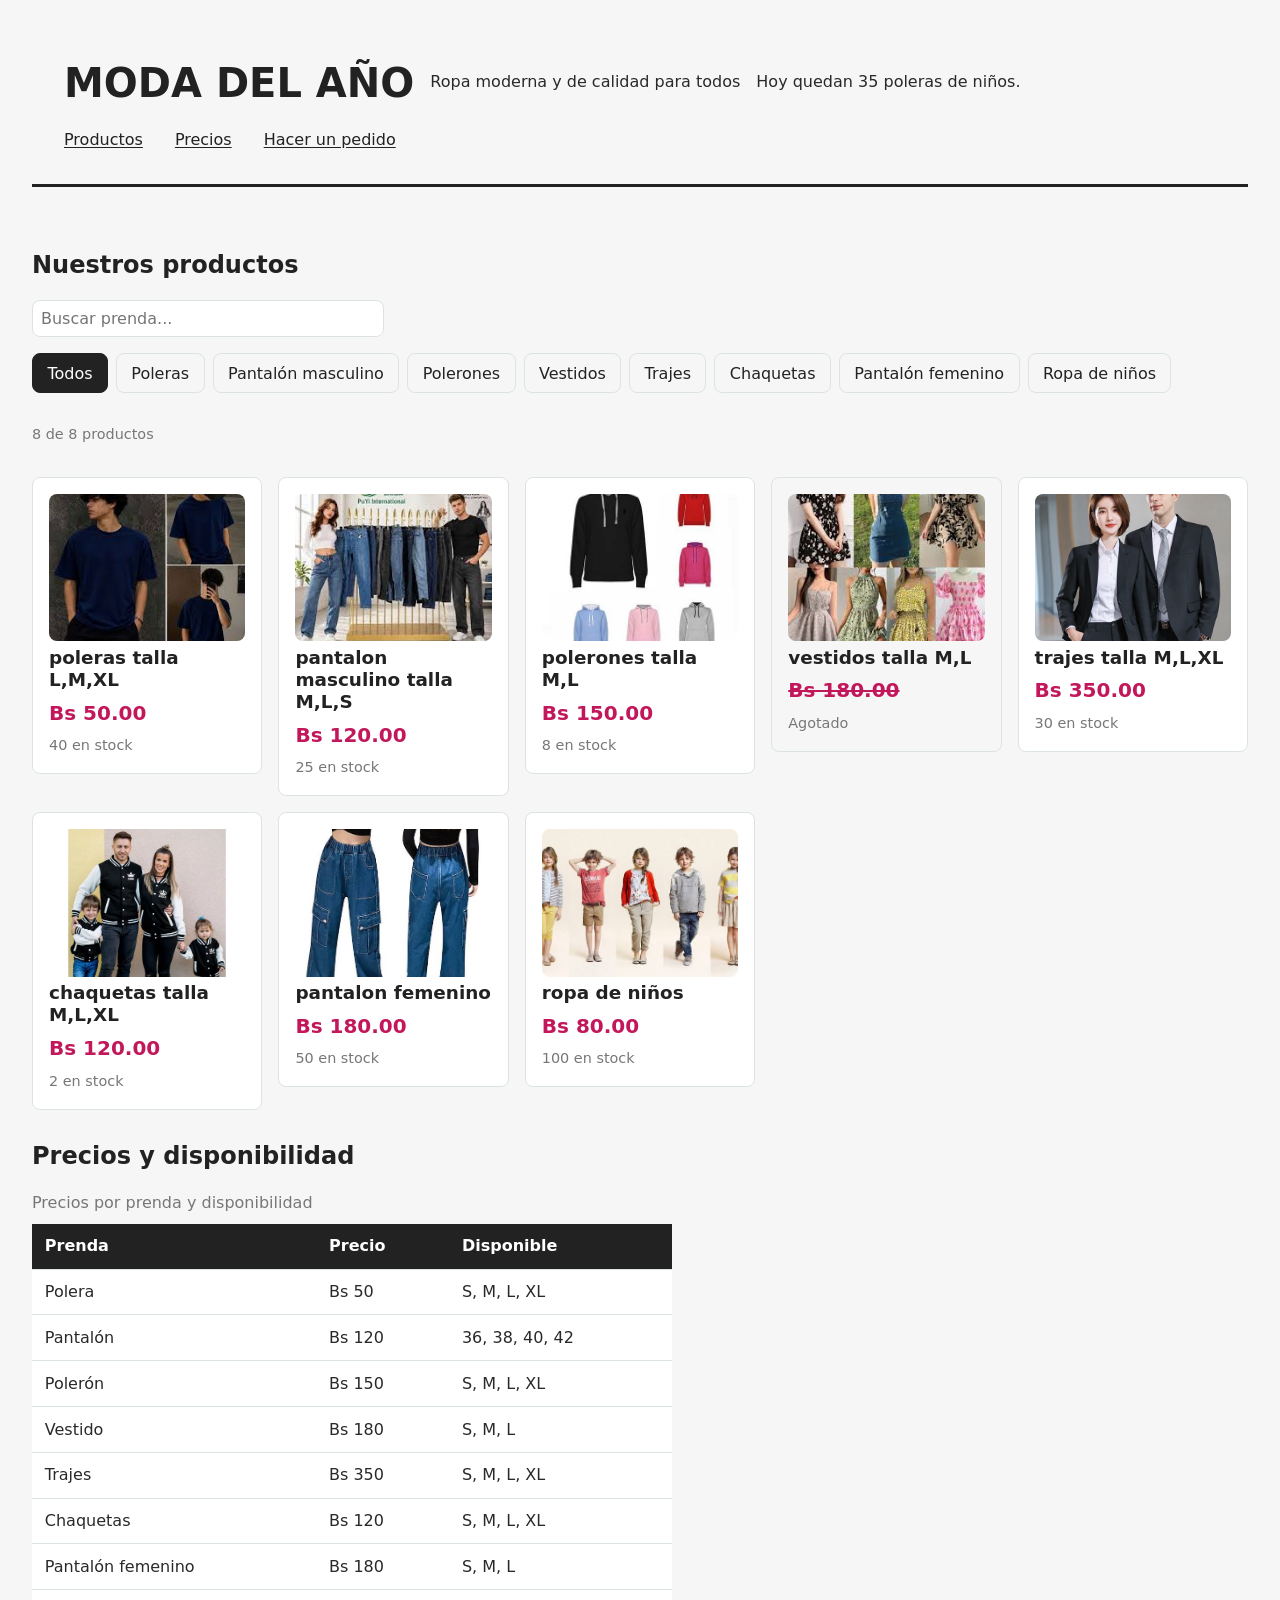
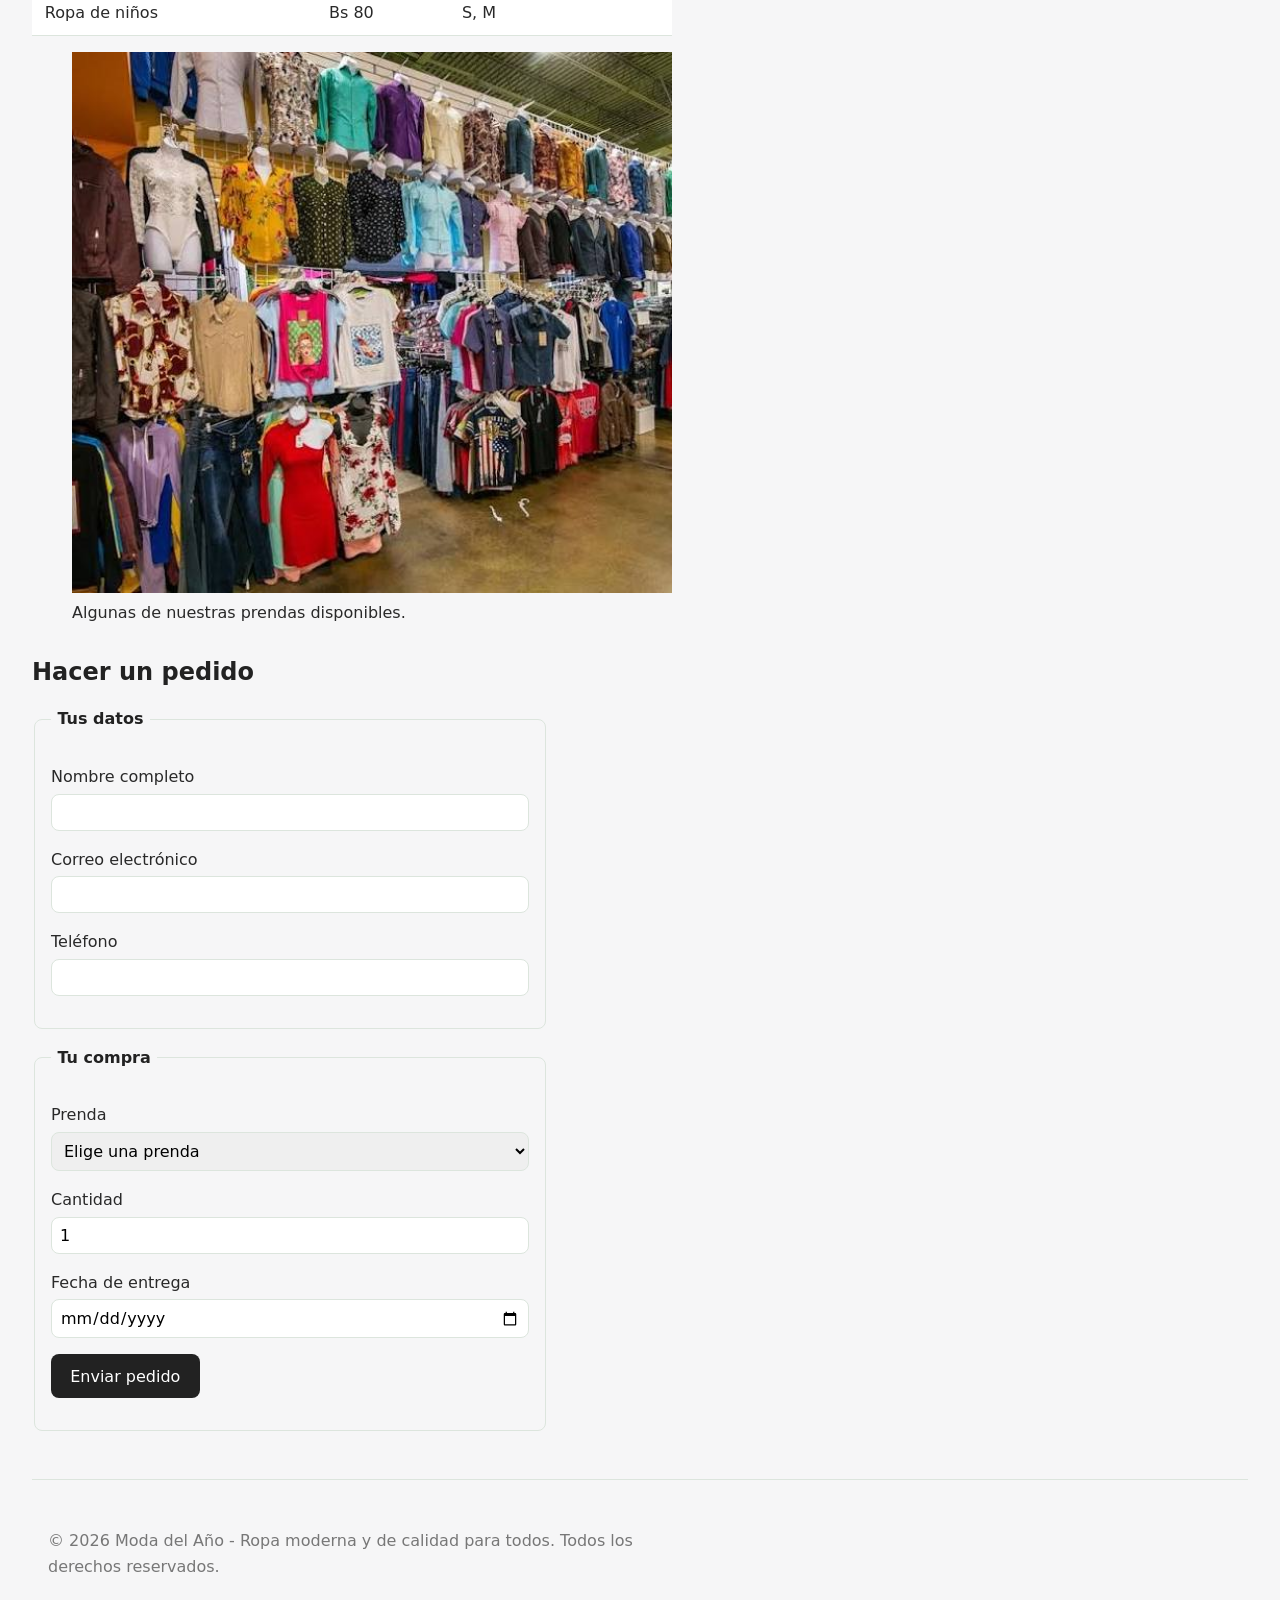
==== index.html @ f05cc481 "feat(lap2): integracion de eventos, buscador, filtros por categoria y arquitectura modular de JavaSc" ====
<!DOCTYPE html>
<html lang="es">
  <head>
    <meta charset="UTF-8">
    <meta name="viewport" content="width=device-width, initial-scale=1.0">
    <meta name="description" content="Tienda de ropa moderna y de calidad.">
    <title>Moda del Año</title>
    <link rel="stylesheet" href="estilos.css">
  </head>

  <body>

    <header>
      <h1>MODA DEL AÑO</h1>
      <p>Ropa moderna y de calidad para todos</p>
      <p id="aviso-stock"></p>

      <nav>
        <ul>
          <li><a href="#productos">Productos</a></li>
          <li><a href="#precios">Precios</a></li>
          <li><a href="#pedido">Hacer un pedido</a></li>
        </ul>
      </nav>
    </header>

    <main>

      <section id="productos">
        <h2>Nuestros productos</h2>

        <div class="controles">
          <label for="buscador" class="visualmente-oculto">Buscar prendas</label>
          <input type="search" id="buscador" placeholder="Buscar prenda...">

          <div id="filtros">
            <button type="button" class="activo" data-categoria="todos">Todos</button>
            <button type="button" data-categoria="poleras">Poleras</button>
            <button type="button" data-categoria="pantalon masculino">Pantalón masculino</button>
            <button type="button" data-categoria="polerones">Polerones</button>
            <button type="button" data-categoria="vestidos">Vestidos</button>
            <button type="button" data-categoria="trajes">Trajes</button>
            <button type="button" data-categoria="chaquetas">Chaquetas</button>
            <button type="button" data-categoria="pantalon femenino">Pantalón femenino</button>
            <button type="button" data-categoria="niños">Ropa de niños</button>
          </div>

          <p id="resultado" aria-live="polite"></p>
        </div>

        <!-- Las tarjetas ya no se escriben a mano: render.js las genera desde datos.js -->
        <div id="lista-productos"></div>

      </section>

      <section id="precios">
        <h2>Precios y disponibilidad</h2>

        <table>
          <caption>Precios por prenda y disponibilidad</caption>

          <thead>
            <tr>
              <th scope="col">Prenda</th>
              <th scope="col">Precio</th>
              <th scope="col">Disponible</th>
            </tr>
          </thead>

          <tbody>
            <tr>
              <td>Polera</td>
              <td>Bs 50</td>
              <td>S, M, L, XL</td>
            </tr>

            <tr>
              <td>Pantalón</td>
              <td>Bs 120</td>
              <td>36, 38, 40, 42</td>
            </tr>

            <tr>
              <td>Polerón</td>
              <td>Bs 150</td>
              <td>S, M, L, XL</td>
            </tr>

            <tr>
              <td>Vestido</td>
              <td>Bs 180</td>
              <td>S, M, L</td>
            </tr>

             <tr>
              <td>Trajes</td>
              <td>Bs 350</td>
              <td>S, M, L, XL</td>
            </tr>
             <tr>
              <td>Chaquetas</td>
              <td>Bs 120</td>
              <td>S, M, L, XL</td>
            </tr>
             <tr>
              <td>Pantalón femenino</td>
              <td>Bs 180</td>
              <td>S, M, L</td>
            </tr>
             <tr>
              <td>Ropa de niños</td>
              <td>Bs 80</td>
              <td>S, M</td>
            </tr>
          </tbody>
        </table>

        <figure>
          <img src="vitrina1.jpg"
               alt="Exhibición de prendas de ropa en una tienda"
               width="600"
               height="400">

          <figcaption>
            Algunas de nuestras prendas disponibles.
          </figcaption>
        </figure>
      </section>

      <section id="pedido">
        <h2>Hacer un pedido</h2>

        <form action="/pedido" method="post">

          <fieldset>
            <legend>Tus datos</legend>

            <p>
              <label for="nombre">Nombre completo</label>
              <input type="text"
                     id="nombre"
                     name="nombre"
                     autocomplete="name"
                     required>
            </p>

            <p>
              <label for="email">Correo electrónico</label>
              <input type="email"
                     id="email"
                     name="email"
                     autocomplete="email"
                     required>
            </p>

            <p>
              <label for="telefono">Teléfono</label>
              <input type="tel"
                     id="telefono"
                     name="telefono"
                     autocomplete="tel"
                     pattern="[0-9]{7,8}"
                     title="Ingresa un número de teléfono de 7 u 8 dígitos">
            </p>
          </fieldset>

          <fieldset>
            <legend>Tu compra</legend>

            <p>
              <label for="producto">Prenda</label>

              <select id="producto" name="producto" required>
                <option value="">Elige una prenda</option>
                <option value="poleras">Poleras</option>
                <option value="pantalon masculino">Pantalón masculino</option>
                <option value="polerones">Polerones</option>
                <option value="vestidos">Vestidos</option>
                <option value="trajes">Trajes</option>
                <option value="chaquetas">Chaquetas</option>
                <option value="pantalon femenino">Pantalón femenino</option>
                <option value="ropa de niños">Ropa de niños</option>
              </select>
            </p>

            <p>
              <label for="cantidad">Cantidad</label>
              <input type="number" id="cantidad" name="cantidad" value="1" min="1" max="20" required>
            </p>

            <p>
              <label for="fecha">Fecha de entrega</label>
              <input type="date" id="fecha" name="fecha" required>
            </p>

            <button type="submit">Enviar pedido</button>
            <p id="mensaje-pedido" role="status"></p>
          </fieldset>
        </form>
      </section>
    </main>

    <footer>
      <p>&copy; 2026 Moda del Año - Ropa moderna y de calidad para todos. Todos los derechos reservados.</p>
    </footer>

    <script src="app.js"></script>
    <script src="funciones.js"></script>
    <script src="datos.js"></script>
    <script src="render.js"></script>
    <script src="eventos.js"></script>
  </body>
</html>
---- estilos.css ----
/* ── 1. EL RESET QUE SE PONE SIEMPRE ───────────────────────────────────── */
*, *::before, *::after {
  box-sizing: border-box;
}

/* ── 2. CUSTOM PROPERTIES: se define una vez, se usa en todos lados ────── */
:root {
  --color-principal: #222222;
  --color-acento:    #c2185b;
  --color-texto:     #292929;
  --color-suave:     #777777;
  --color-fondo:     #f6f6f7;
  --color-superficie:#ffffff;
  --borde:           #dce5dd;

  --espacio:    1rem;
  --espacio-lg: 2rem;
  --radio:      8px;
}

/* ── 3. TIPOGRAFÍA ─────────────────────────────────────────────────────── */
body {
  margin: 0;
  padding: 0 var(--espacio);
  font-family: system-ui, -apple-system, "Segoe UI", Roboto, sans-serif;
  font-size: 1rem;
  line-height: 1.6;
  color: var(--color-texto);
  background: var(--color-fondo);
}

h1, h2, h3 {
  line-height: 1.2;
  color: var(--color-principal);
}

h1 { font-size: 2rem; margin-bottom: 0.25rem; }
h2 { font-size: 1.5rem; margin-top: var(--espacio-lg); }
h3 { font-size: 1.15rem; }

p { max-width: 65ch; }

/* ── 4. ENLACES Y ESTADOS ──────────────────────────────────────────────── */
a {
  color: var(--color-principal);
  text-underline-offset: 2px;
}
a:hover { color: var(--color-acento); }
a:focus-visible {
  outline: 3px solid var(--color-acento);
  outline-offset: 2px;
}

/* ── 5. EL MODELO DE CAJA EN ACCIÓN ────────────────────────────────────── */
header {
  padding: var(--espacio-lg) var(--espacio);
  border-bottom: 3px solid var(--color-principal);
  margin-bottom: var(--espacio-lg);
}

nav ul {
  list-style: none;
  padding: 0;
  margin: var(--espacio) 0 0;
}
nav li { margin-bottom: 0.4rem; }

article {
  background: var(--color-superficie);
  border: 1px solid var(--borde);
  border-radius: var(--radio);
  padding: var(--espacio);
  margin-bottom: var(--espacio);
}

/* ── 6. TABLA LEGIBLE ──────────────────────────────────────────────────── */
table {
  border-collapse: collapse;
  width: 100%;
  max-width: 40rem;
  background: var(--color-superficie);
}
caption {
  text-align: left;
  color: var(--color-suave);
  padding-bottom: 0.5rem;
}
th, td {
  text-align: left;
  padding: 0.6rem 0.8rem;
  border-bottom: 1px solid var(--borde);
}
th {
  background: var(--color-principal);
  color: #fff;
}

/* ── 7. FORMULARIO ─────────────────────────────────────────────────────── */
fieldset {
  border: 1px solid var(--borde);
  border-radius: var(--radio);
  padding: var(--espacio);
  margin-bottom: var(--espacio);
  max-width: 32rem;
}
legend {
  padding: 0 0.4rem;
  font-weight: 600;
  color: var(--color-principal);
}
label {
  display: block;
  margin-bottom: 0.25rem;
  font-weight: 500;
}
input, select, textarea {

  font-size: 1rem;
  font-family: inherit;
  padding: 0.5rem;
  width: 100%;
  border: 1px solid var(--borde);
  border-radius: var(--radio);
}
input[type="checkbox"] { width: auto; }

button {
  font-size: 1rem;
  font-family: inherit;
  padding: 0.6rem 1.2rem;

  min-height: 44px;
  background: var(--color-principal);
  color: #fff;
  border: 0;
  border-radius: var(--radio);
  cursor: pointer;
}
button:hover { background: var(--color-acento); }

img { max-width: 100%; height: auto; }

footer {
  margin-top: var(--espacio-lg);
  padding: var(--espacio-lg) var(--espacio);
  border-top: 1px solid var(--borde);
  color: var(--color-suave);
}
/* ── FLEXBOX: una dimensión ────────────────────────────────────────────── */
header {
  display: flex;
  flex-wrap: wrap;
  justify-content: flex-start;
  align-items: flex-end;
  gap: var(--espacio);
}

nav ul {
  display: flex;
  flex-wrap: wrap;
  gap: var(--espacio);
  margin: 0;
}
nav li { margin-bottom: 0; }

/* ── GRID: dos dimensiones ─────────────────────────────────────────────── */
#productos {
  display: grid;
  grid-template-columns: repeat(auto-fill, minmax(16rem, 1fr));
  gap: var(--espacio);
  align-items: start;
}
#productos h2 { grid-column: 1 / -1; }
/* ── SE COMBINAN ───────────────────────────────────────────────────────── */
#productos article {
  display: flex;
  flex-direction: column;
  justify-content: space-between;
  min-height: 9rem;
  margin-bottom: 0;
}

/* ── La página completa, con áreas nombradas ───────────────────────────── */
@media (min-width: 60rem) {
  body {
    display: grid;
    grid-template-areas:
      "cabecera"
      "principal"
      "pie";
    grid-template-columns: 1fr;
    gap: 0 var(--espacio-lg);
    max-width: 78rem;
    margin-inline: auto;
  }
  header { grid-area: cabecera; }
  main   { grid-area: principal; }
  footer { grid-area: pie; }
}
/* ── El bug del día: de dónde sale el scroll horizontal ────────────────── */

/* ── Escalón de tablet ─────────────────────────────────────────────────── */
@media (min-width: 40rem) {
  h1     { font-size: 2.5rem; }
  header { padding-inline: var(--espacio-lg); }
  nav ul { gap: var(--espacio-lg); }
}

#productos {
  display: block;
}

#lista-productos {
  display: grid;
  grid-template-columns: repeat(auto-fit, minmax(14rem, 1fr));
  gap: var(--espacio);
  align-items: start;
}

.tarjeta {
  background: var(--color-superficie);
  border: 1px solid var(--borde);
  border-radius: var(--radio);
  padding: var(--espacio);
  display: flex;
  flex-direction: column;
  gap: 0.35rem;
}
.tarjeta h3 { margin: 0; }

/* La foto de cada tarjeta: todas del mismo alto, recortadas sin deformarse */
.tarjeta img {
  width: 100%;
  aspect-ratio: 4 / 3;
  object-fit: cover;
  border-radius: var(--radio);
}

.precio {
  font-size: 1.25rem;
  font-weight: 600;
  color: var(--color-acento);
  margin: 0;
}

.stock {
  margin: 0;
  color: var(--color-suave);
  font-size: 0.9rem;
}

.agotado {
  background: var(--color-fondo);
}
.agotado .precio {
  text-decoration: line-through;
}

.controles {
  display: flex;
  flex-wrap: wrap;
  gap: var(--espacio);
  align-items: center;
  margin-bottom: var(--espacio);
}

#buscador {
  flex: 1 1 14rem;
  max-width: 22rem;
}

#filtros {
  display: flex;
  flex-wrap: wrap;
  gap: 0.5rem;
}

#filtros button {
  background: transparent;
  color: var(--color-principal);
  border: 1px solid var(--borde);
  padding: 0.4rem 0.9rem;
  min-height: 40px;
}
#filtros button:hover {
  background: var(--color-fondo);
  color: var(--color-principal);
}

#filtros button.activo {
  background: var(--color-principal);
  color: #fff;
  border-color: var(--color-principal);
}

#resultado {
  color: var(--color-suave);
  font-size: 0.9rem;
  min-height: 1.4em;
}

/* ── Ocultar SOLO para la vista, no para el lector de pantalla ─────────── */
.visualmente-oculto {
  position: absolute;
  width: 1px;
  height: 1px;
  padding: 0;
  margin: -1px;
  overflow: hidden;
  clip-path: inset(50%);
  white-space: nowrap;
  border: 0;
}
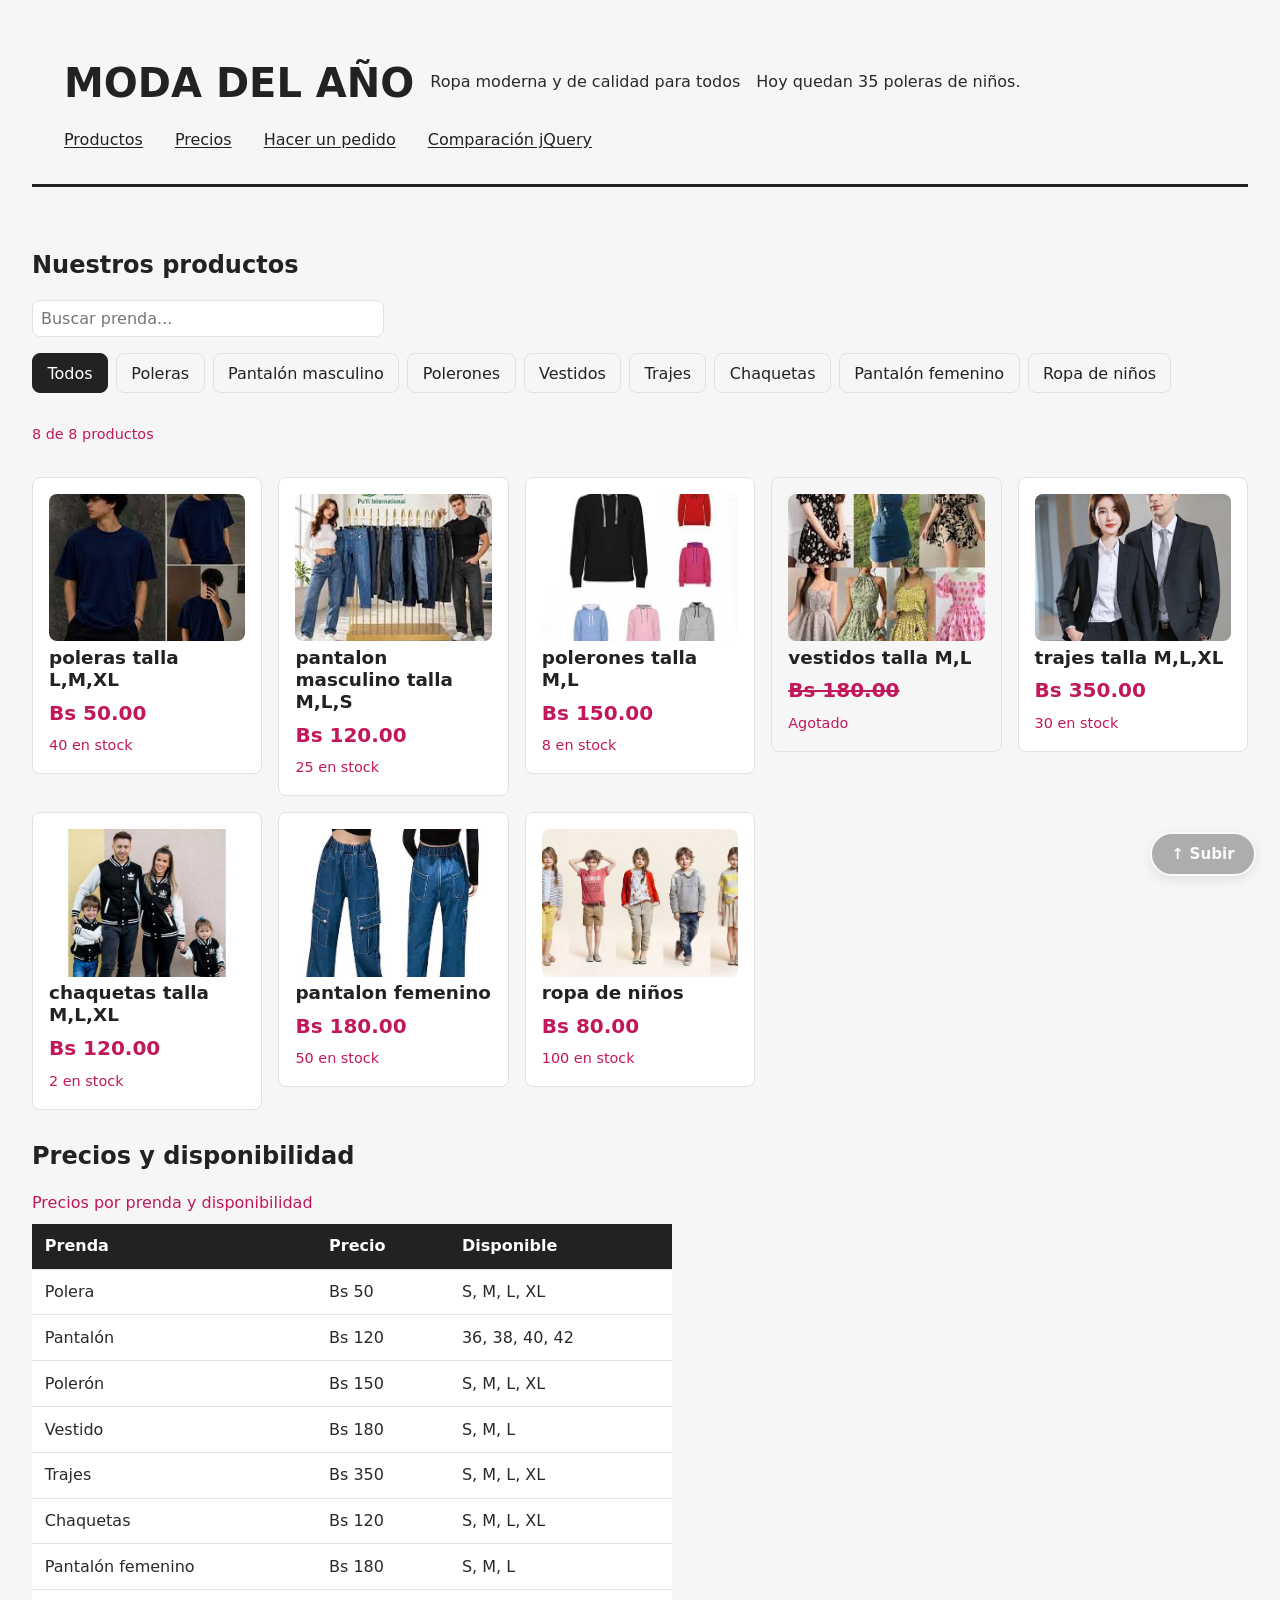
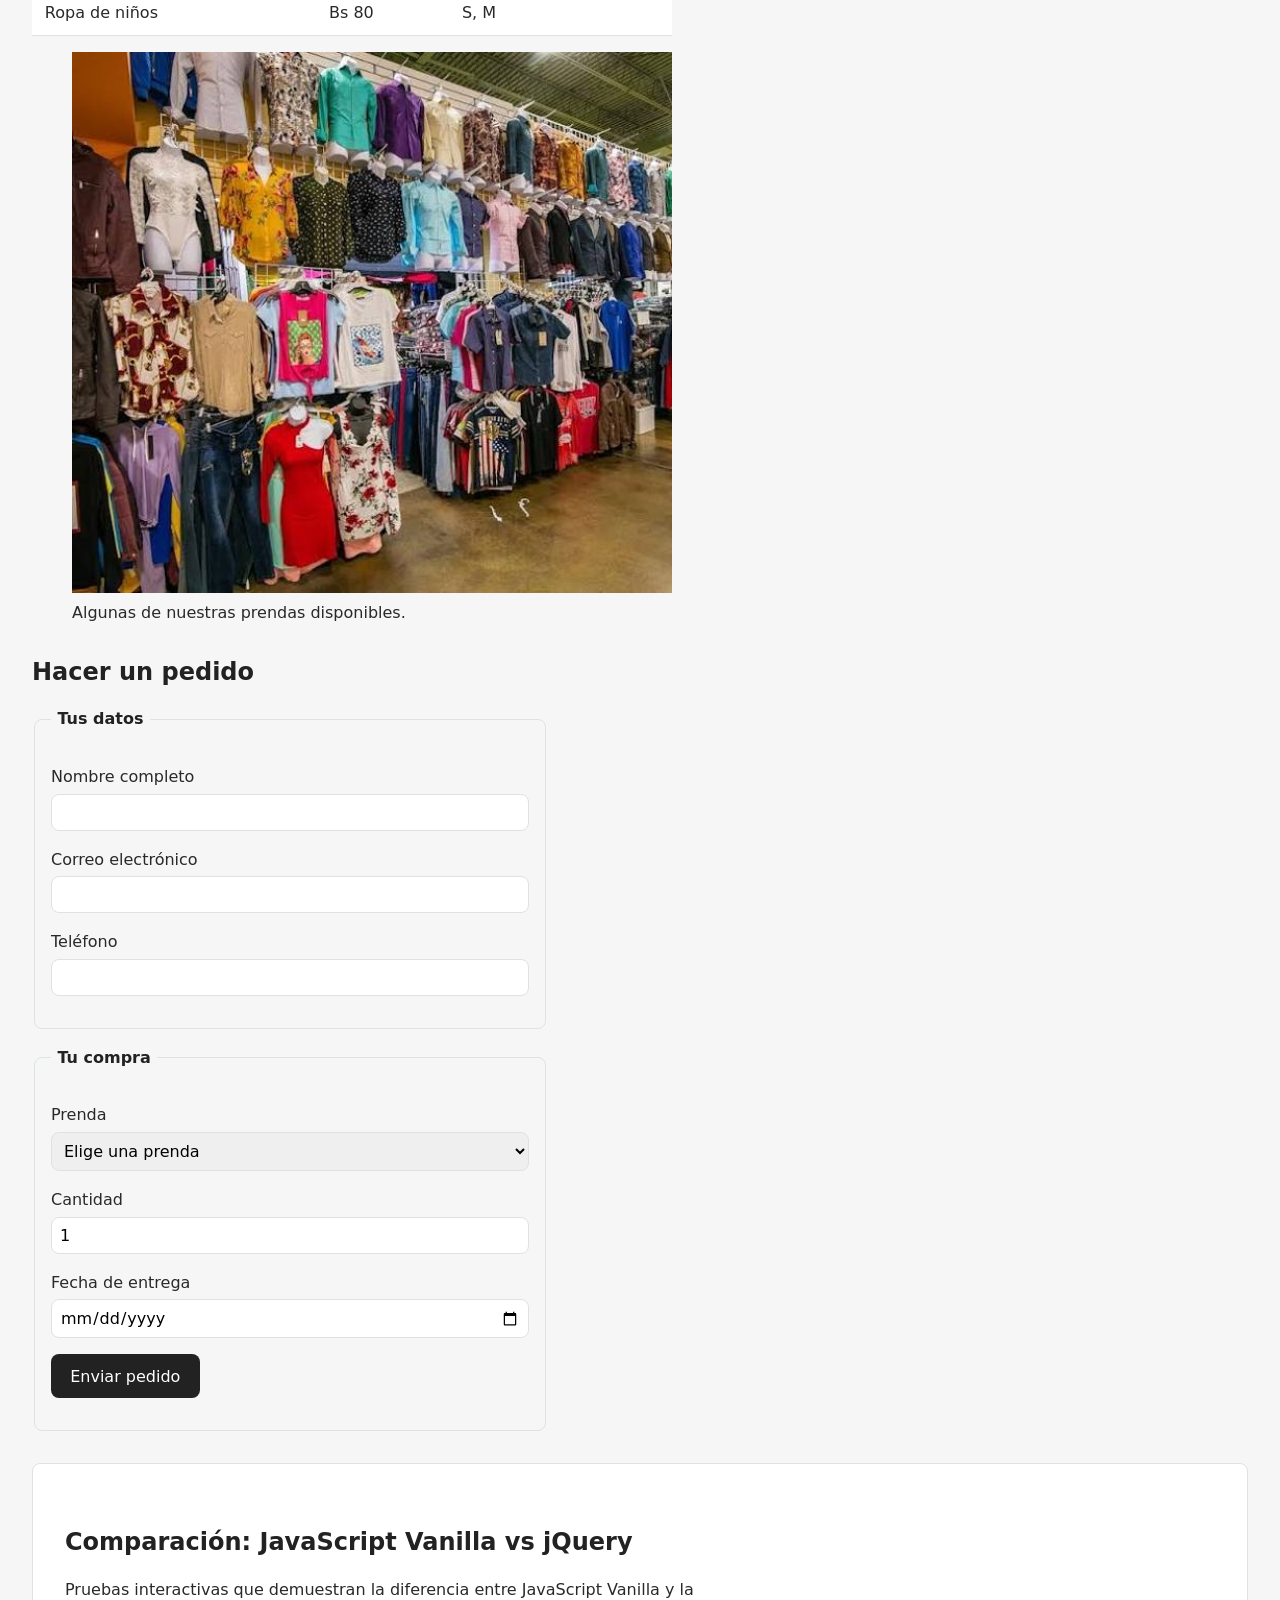
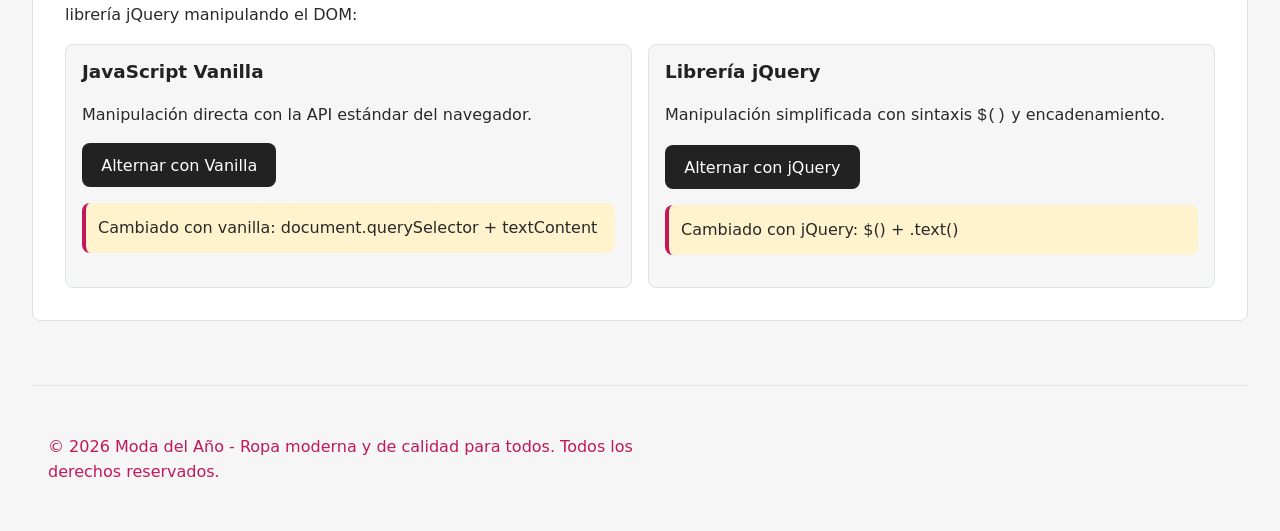
==== commit d5eb595b: "hoy se agrego una galeria jquery-comparacion.js tambiem el jquery-3.7v.1.min.js y tambien el agent.m" ====
--- a/index.html
+++ b/index.html
@@ -1,213 +1,224 @@
 <!DOCTYPE html>
 <html lang="es">
-  <head>
-    <meta charset="UTF-8">
-    <meta name="viewport" content="width=device-width, initial-scale=1.0">
-    <meta name="description" content="Tienda de ropa moderna y de calidad.">
-    <title>Moda del Año</title>
-    <link rel="stylesheet" href="estilos.css">
-  </head>
-
-  <body>
-
-    <header>
-      <h1>MODA DEL AÑO</h1>
-      <p>Ropa moderna y de calidad para todos</p>
-      <p id="aviso-stock"></p>
-
-      <nav>
-        <ul>
-          <li><a href="#productos">Productos</a></li>
-          <li><a href="#precios">Precios</a></li>
-          <li><a href="#pedido">Hacer un pedido</a></li>
-        </ul>
-      </nav>
-    </header>
-
-    <main>
-
-      <section id="productos">
-        <h2>Nuestros productos</h2>
-
-        <div class="controles">
-          <label for="buscador" class="visualmente-oculto">Buscar prendas</label>
-          <input type="search" id="buscador" placeholder="Buscar prenda...">
-
-          <div id="filtros">
-            <button type="button" class="activo" data-categoria="todos">Todos</button>
-            <button type="button" data-categoria="poleras">Poleras</button>
-            <button type="button" data-categoria="pantalon masculino">Pantalón masculino</button>
-            <button type="button" data-categoria="polerones">Polerones</button>
-            <button type="button" data-categoria="vestidos">Vestidos</button>
-            <button type="button" data-categoria="trajes">Trajes</button>
-            <button type="button" data-categoria="chaquetas">Chaquetas</button>
-            <button type="button" data-categoria="pantalon femenino">Pantalón femenino</button>
-            <button type="button" data-categoria="niños">Ropa de niños</button>
-          </div>
-
-          <p id="resultado" aria-live="polite"></p>
+
+<head>
+  <meta charset="UTF-8">
+  <meta name="viewport" content="width=device-width, initial-scale=1.0">
+  <meta name="description" content="Tienda de ropa moderna y de calidad.">
+  <title>Moda del Año</title>
+  <link rel="stylesheet" href="estilos.css">
+</head>
+
+<body>
+
+  <header>
+    <h1>MODA DEL AÑO</h1>
+    <p>Ropa moderna y de calidad para todos</p>
+    <p id="aviso-stock"></p>
+
+    <nav>
+      <ul>
+        <li><a href="#productos">Productos</a></li>
+        <li><a href="#precios">Precios</a></li>
+        <li><a href="#pedido">Hacer un pedido</a></li>
+        <li><a href="#comparacion">Comparación jQuery</a></li>
+      </ul>
+    </nav>
+  </header>
+
+  <main>
+
+    <section id="productos">
+      <h2>Nuestros productos</h2>
+
+      <div class="controles">
+        <label for="buscador" class="visualmente-oculto">Buscar prendas</label>
+        <input type="search" id="buscador" placeholder="Buscar prenda...">
+
+        <div id="filtros">
+          <button type="button" class="activo" data-categoria="todos">Todos</button>
+          <button type="button" data-categoria="poleras">Poleras</button>
+          <button type="button" data-categoria="pantalon masculino">Pantalón masculino</button>
+          <button type="button" data-categoria="polerones">Polerones</button>
+          <button type="button" data-categoria="vestidos">Vestidos</button>
+          <button type="button" data-categoria="trajes">Trajes</button>
+          <button type="button" data-categoria="chaquetas">Chaquetas</button>
+          <button type="button" data-categoria="pantalon femenino">Pantalón femenino</button>
+          <button type="button" data-categoria="niños">Ropa de niños</button>
         </div>
 
-        <!-- Las tarjetas ya no se escriben a mano: render.js las genera desde datos.js -->
-        <div id="lista-productos"></div>
-
-      </section>
-
-      <section id="precios">
-        <h2>Precios y disponibilidad</h2>
-
-        <table>
-          <caption>Precios por prenda y disponibilidad</caption>
-
-          <thead>
-            <tr>
-              <th scope="col">Prenda</th>
-              <th scope="col">Precio</th>
-              <th scope="col">Disponible</th>
-            </tr>
-          </thead>
-
-          <tbody>
-            <tr>
-              <td>Polera</td>
-              <td>Bs 50</td>
-              <td>S, M, L, XL</td>
-            </tr>
-
-            <tr>
-              <td>Pantalón</td>
-              <td>Bs 120</td>
-              <td>36, 38, 40, 42</td>
-            </tr>
-
-            <tr>
-              <td>Polerón</td>
-              <td>Bs 150</td>
-              <td>S, M, L, XL</td>
-            </tr>
-
-            <tr>
-              <td>Vestido</td>
-              <td>Bs 180</td>
-              <td>S, M, L</td>
-            </tr>
-
-             <tr>
-              <td>Trajes</td>
-              <td>Bs 350</td>
-              <td>S, M, L, XL</td>
-            </tr>
-             <tr>
-              <td>Chaquetas</td>
-              <td>Bs 120</td>
-              <td>S, M, L, XL</td>
-            </tr>
-             <tr>
-              <td>Pantalón femenino</td>
-              <td>Bs 180</td>
-              <td>S, M, L</td>
-            </tr>
-             <tr>
-              <td>Ropa de niños</td>
-              <td>Bs 80</td>
-              <td>S, M</td>
-            </tr>
-          </tbody>
-        </table>
-
-        <figure>
-          <img src="vitrina1.jpg"
-               alt="Exhibición de prendas de ropa en una tienda"
-               width="600"
-               height="400">
-
-          <figcaption>
-            Algunas de nuestras prendas disponibles.
-          </figcaption>
-        </figure>
-      </section>
-
-      <section id="pedido">
-        <h2>Hacer un pedido</h2>
-
-        <form action="/pedido" method="post">
-
-          <fieldset>
-            <legend>Tus datos</legend>
-
-            <p>
-              <label for="nombre">Nombre completo</label>
-              <input type="text"
-                     id="nombre"
-                     name="nombre"
-                     autocomplete="name"
-                     required>
-            </p>
-
-            <p>
-              <label for="email">Correo electrónico</label>
-              <input type="email"
-                     id="email"
-                     name="email"
-                     autocomplete="email"
-                     required>
-            </p>
-
-            <p>
-              <label for="telefono">Teléfono</label>
-              <input type="tel"
-                     id="telefono"
-                     name="telefono"
-                     autocomplete="tel"
-                     pattern="[0-9]{7,8}"
-                     title="Ingresa un número de teléfono de 7 u 8 dígitos">
-            </p>
-          </fieldset>
-
-          <fieldset>
-            <legend>Tu compra</legend>
-
-            <p>
-              <label for="producto">Prenda</label>
-
-              <select id="producto" name="producto" required>
-                <option value="">Elige una prenda</option>
-                <option value="poleras">Poleras</option>
-                <option value="pantalon masculino">Pantalón masculino</option>
-                <option value="polerones">Polerones</option>
-                <option value="vestidos">Vestidos</option>
-                <option value="trajes">Trajes</option>
-                <option value="chaquetas">Chaquetas</option>
-                <option value="pantalon femenino">Pantalón femenino</option>
-                <option value="ropa de niños">Ropa de niños</option>
-              </select>
-            </p>
-
-            <p>
-              <label for="cantidad">Cantidad</label>
-              <input type="number" id="cantidad" name="cantidad" value="1" min="1" max="20" required>
-            </p>
-
-            <p>
-              <label for="fecha">Fecha de entrega</label>
-              <input type="date" id="fecha" name="fecha" required>
-            </p>
-
-            <button type="submit">Enviar pedido</button>
-            <p id="mensaje-pedido" role="status"></p>
-          </fieldset>
-        </form>
-      </section>
-    </main>
-
-    <footer>
-      <p>&copy; 2026 Moda del Año - Ropa moderna y de calidad para todos. Todos los derechos reservados.</p>
-    </footer>
-
-    <script src="app.js"></script>
-    <script src="funciones.js"></script>
-    <script src="datos.js"></script>
-    <script src="render.js"></script>
-    <script src="eventos.js"></script>
-  </body>
-</html>
+        <p id="resultado" aria-live="polite"></p>
+      </div>
+
+      <!-- Las tarjetas ya no se escriben a mano: render.js las genera desde datos.js -->
+      <div id="lista-productos"></div>
+
+    </section>
+
+    <section id="precios">
+      <h2>Precios y disponibilidad</h2>
+
+      <table>
+        <caption>Precios por prenda y disponibilidad</caption>
+
+        <thead>
+          <tr>
+            <th scope="col">Prenda</th>
+            <th scope="col">Precio</th>
+            <th scope="col">Disponible</th>
+          </tr>
+        </thead>
+
+        <tbody>
+          <tr>
+            <td>Polera</td>
+            <td>Bs 50</td>
+            <td>S, M, L, XL</td>
+          </tr>
+
+          <tr>
+            <td>Pantalón</td>
+            <td>Bs 120</td>
+            <td>36, 38, 40, 42</td>
+          </tr>
+
+          <tr>
+            <td>Polerón</td>
+            <td>Bs 150</td>
+            <td>S, M, L, XL</td>
+          </tr>
+
+          <tr>
+            <td>Vestido</td>
+            <td>Bs 180</td>
+            <td>S, M, L</td>
+          </tr>
+
+          <tr>
+            <td>Trajes</td>
+            <td>Bs 350</td>
+            <td>S, M, L, XL</td>
+          </tr>
+          <tr>
+            <td>Chaquetas</td>
+            <td>Bs 120</td>
+            <td>S, M, L, XL</td>
+          </tr>
+          <tr>
+            <td>Pantalón femenino</td>
+            <td>Bs 180</td>
+            <td>S, M, L</td>
+          </tr>
+          <tr>
+            <td>Ropa de niños</td>
+            <td>Bs 80</td>
+            <td>S, M</td>
+          </tr>
+        </tbody>
+      </table>
+
+      <figure>
+        <img src="vitrina1.jpg" alt="Exhibición de prendas de ropa en una tienda" width="600" height="400">
+
+        <figcaption>
+          Algunas de nuestras prendas disponibles.
+        </figcaption>
+      </figure>
+    </section>
+
+    <section id="pedido">
+      <h2>Hacer un pedido</h2>
+
+      <form action="/pedido" method="post">
+
+        <fieldset>
+          <legend>Tus datos</legend>
+
+          <p>
+            <label for="nombre">Nombre completo</label>
+            <input type="text" id="nombre" name="nombre" autocomplete="name" required>
+          </p>
+
+          <p>
+            <label for="email">Correo electrónico</label>
+            <input type="email" id="email" name="email" autocomplete="email" required>
+          </p>
+
+          <p>
+            <label for="telefono">Teléfono</label>
+            <input type="tel" id="telefono" name="telefono" autocomplete="tel" pattern="[0-9]{7,8}"
+              title="Ingresa un número de teléfono de 7 u 8 dígitos">
+          </p>
+        </fieldset>
+
+        <fieldset>
+          <legend>Tu compra</legend>
+
+          <p>
+            <label for="producto">Prenda</label>
+
+            <select id="producto" name="producto" required>
+              <option value="">Elige una prenda</option>
+              <option value="poleras">Poleras</option>
+              <option value="pantalon masculino">Pantalón masculino</option>
+              <option value="polerones">Polerones</option>
+              <option value="vestidos">Vestidos</option>
+              <option value="trajes">Trajes</option>
+              <option value="chaquetas">Chaquetas</option>
+              <option value="pantalon femenino">Pantalón femenino</option>
+              <option value="ropa de niños">Ropa de niños</option>
+            </select>
+          </p>
+
+          <p>
+            <label for="cantidad">Cantidad</label>
+            <input type="number" id="cantidad" name="cantidad" value="1" min="1" max="20" required>
+          </p>
+
+          <p>
+            <label for="fecha">Fecha de entrega</label>
+            <input type="date" id="fecha" name="fecha" required>
+          </p>
+
+          <button type="submit">Enviar pedido</button>
+          <p id="mensaje-pedido" role="status"></p>
+        </fieldset>
+      </form>
+    </section>
+
+    <section id="comparacion">
+      <h2>Comparación: JavaScript Vanilla vs jQuery</h2>
+      <p>Pruebas interactivas que demuestran la diferencia entre JavaScript Vanilla y la librería jQuery manipulando el DOM:</p>
+
+      <div class="comparacion-cuadricula">
+        <div class="comparacion-caja">
+          <h3>JavaScript Vanilla</h3>
+          <p>Manipulación directa con la API estándar del navegador.</p>
+          <button type="button" id="boton-vanilla">Alternar con Vanilla</button>
+          <p id="salida-vanilla" class="resultado">Texto inicial Vanilla</p>
+        </div>
+
+        <div class="comparacion-caja">
+          <h3>Librería jQuery</h3>
+          <p>Manipulación simplificada con sintaxis <code>$()</code> y encadenamiento.</p>
+          <button type="button" id="boton-jquery">Alternar con jQuery</button>
+          <p id="salida-jquery" class="resultado">Texto inicial jQuery</p>
+        </div>
+      </div>
+    </section>
+  </main>
+
+  <footer>
+    <p>&copy; 2026 Moda del Año - Ropa moderna y de calidad para todos. Todos los derechos reservados.</p>
+  </footer>
+
+  <script src="jquery-3.7.1.min.js"></script>
+  <script src="app.js"></script>
+  <script src="funciones.js"></script>
+  <script src="datos.js"></script>
+  <script src="render.js"></script>
+  <script src="eventos.js"></script>
+  <script src="jquery-comparado.js"></script>
+</body>
+
+</html>
--- a/estilos.css
+++ b/estilos.css
@@ -1,21 +1,23 @@
 /* ── 1. EL RESET QUE SE PONE SIEMPRE ───────────────────────────────────── */
-*, *::before, *::after {
+*,
+*::before,
+*::after {
   box-sizing: border-box;
 }
 
 /* ── 2. CUSTOM PROPERTIES: se define una vez, se usa en todos lados ────── */
 :root {
   --color-principal: #222222;
-  --color-acento:    #c2185b;
-  --color-texto:     #292929;
-  --color-suave:     #777777;
-  --color-fondo:     #f6f6f7;
-  --color-superficie:#ffffff;
-  --borde:           #dce5dd;
-
-  --espacio:    1rem;
+  --color-acento: #c2185b;
+  --color-texto: #292929;
+  --color-suave: #c2185b;
+  --color-fondo: #f6f6f7;
+  --color-superficie: #ffffff;
+  --borde: #dce5dd;
+
+  --espacio: 1rem;
   --espacio-lg: 2rem;
-  --radio:      8px;
+  --radio: 8px;
 }
 
 /* ── 3. TIPOGRAFÍA ─────────────────────────────────────────────────────── */
@@ -29,23 +31,41 @@
   background: var(--color-fondo);
 }
 
-h1, h2, h3 {
+h1,
+h2,
+h3 {
   line-height: 1.2;
   color: var(--color-principal);
 }
 
-h1 { font-size: 2rem; margin-bottom: 0.25rem; }
-h2 { font-size: 1.5rem; margin-top: var(--espacio-lg); }
-h3 { font-size: 1.15rem; }
-
-p { max-width: 65ch; }
+h1 {
+  font-size: 2rem;
+  margin-bottom: 0.25rem;
+}
+
+h2 {
+  font-size: 1.5rem;
+  margin-top: var(--espacio-lg);
+}
+
+h3 {
+  font-size: 1.15rem;
+}
+
+p {
+  max-width: 65ch;
+}
 
 /* ── 4. ENLACES Y ESTADOS ──────────────────────────────────────────────── */
 a {
   color: var(--color-principal);
   text-underline-offset: 2px;
 }
-a:hover { color: var(--color-acento); }
+
+a:hover {
+  color: var(--color-acento);
+}
+
 a:focus-visible {
   outline: 3px solid var(--color-acento);
   outline-offset: 2px;
@@ -63,7 +83,10 @@
   padding: 0;
   margin: var(--espacio) 0 0;
 }
-nav li { margin-bottom: 0.4rem; }
+
+nav li {
+  margin-bottom: 0.4rem;
+}
 
 article {
   background: var(--color-superficie);
@@ -80,16 +103,20 @@
   max-width: 40rem;
   background: var(--color-superficie);
 }
+
 caption {
   text-align: left;
   color: var(--color-suave);
   padding-bottom: 0.5rem;
 }
-th, td {
+
+th,
+td {
   text-align: left;
   padding: 0.6rem 0.8rem;
   border-bottom: 1px solid var(--borde);
 }
+
 th {
   background: var(--color-principal);
   color: #fff;
@@ -103,17 +130,22 @@
   margin-bottom: var(--espacio);
   max-width: 32rem;
 }
+
 legend {
   padding: 0 0.4rem;
   font-weight: 600;
   color: var(--color-principal);
 }
+
 label {
   display: block;
   margin-bottom: 0.25rem;
   font-weight: 500;
 }
-input, select, textarea {
+
+input,
+select,
+textarea {
 
   font-size: 1rem;
   font-family: inherit;
@@ -122,7 +154,10 @@
   border: 1px solid var(--borde);
   border-radius: var(--radio);
 }
-input[type="checkbox"] { width: auto; }
+
+input[type="checkbox"] {
+  width: auto;
+}
 
 button {
   font-size: 1rem;
@@ -136,9 +171,15 @@
   border-radius: var(--radio);
   cursor: pointer;
 }
-button:hover { background: var(--color-acento); }
-
-img { max-width: 100%; height: auto; }
+
+button:hover {
+  background: var(--color-acento);
+}
+
+img {
+  max-width: 100%;
+  height: auto;
+}
 
 footer {
   margin-top: var(--espacio-lg);
@@ -146,6 +187,7 @@
   border-top: 1px solid var(--borde);
   color: var(--color-suave);
 }
+
 /* ── FLEXBOX: una dimensión ────────────────────────────────────────────── */
 header {
   display: flex;
@@ -161,7 +203,10 @@
   gap: var(--espacio);
   margin: 0;
 }
-nav li { margin-bottom: 0; }
+
+nav li {
+  margin-bottom: 0;
+}
 
 /* ── GRID: dos dimensiones ─────────────────────────────────────────────── */
 #productos {
@@ -170,7 +215,11 @@
   gap: var(--espacio);
   align-items: start;
 }
-#productos h2 { grid-column: 1 / -1; }
+
+#productos h2 {
+  grid-column: 1 / -1;
+}
+
 /* ── SE COMBINAN ───────────────────────────────────────────────────────── */
 #productos article {
   display: flex;
@@ -193,17 +242,35 @@
     max-width: 78rem;
     margin-inline: auto;
   }
-  header { grid-area: cabecera; }
-  main   { grid-area: principal; }
-  footer { grid-area: pie; }
-}
+
+  header {
+    grid-area: cabecera;
+  }
+
+  main {
+    grid-area: principal;
+  }
+
+  footer {
+    grid-area: pie;
+  }
+}
+
 /* ── El bug del día: de dónde sale el scroll horizontal ────────────────── */
 
 /* ── Escalón de tablet ─────────────────────────────────────────────────── */
 @media (min-width: 40rem) {
-  h1     { font-size: 2.5rem; }
-  header { padding-inline: var(--espacio-lg); }
-  nav ul { gap: var(--espacio-lg); }
+  h1 {
+    font-size: 2.5rem;
+  }
+
+  header {
+    padding-inline: var(--espacio-lg);
+  }
+
+  nav ul {
+    gap: var(--espacio-lg);
+  }
 }
 
 #productos {
@@ -226,7 +293,10 @@
   flex-direction: column;
   gap: 0.35rem;
 }
-.tarjeta h3 { margin: 0; }
+
+.tarjeta h3 {
+  margin: 0;
+}
 
 /* La foto de cada tarjeta: todas del mismo alto, recortadas sin deformarse */
 .tarjeta img {
@@ -252,6 +322,7 @@
 .agotado {
   background: var(--color-fondo);
 }
+
 .agotado .precio {
   text-decoration: line-through;
 }
@@ -282,6 +353,7 @@
   padding: 0.4rem 0.9rem;
   min-height: 40px;
 }
+
 #filtros button:hover {
   background: var(--color-fondo);
   color: var(--color-principal);
@@ -312,3 +384,85 @@
   border: 0;
 }
 
+/*
+============================================================
+Día 10 - Estilos de la zona de comparación
+Las clases que ponen y quitan los dos scripts, el de vainilla y el de
+jQuery. Otra vez: el CSS no sabe ni le importa quién se las puso.
+============================================================
+*/
+
+#comparacion {
+  background: var(--color-superficie);
+  border: 1px solid var(--borde);
+  border-radius: var(--radio);
+  padding: var(--espacio-lg);
+  margin-top: var(--espacio-lg);
+  margin-bottom: var(--espacio-lg);
+}
+
+.comparacion-cuadricula {
+  display: grid;
+  grid-template-columns: repeat(auto-fit, minmax(260px, 1fr));
+  gap: var(--espacio);
+  margin-top: var(--espacio);
+}
+
+.comparacion-caja {
+  background: var(--color-fondo);
+  border: 1px solid var(--borde);
+  border-radius: var(--radio);
+  padding: var(--espacio);
+}
+
+.comparacion-caja h3 {
+  margin-top: 0;
+}
+
+#comparacion button {
+  margin-right: 0.5rem;
+  margin-bottom: 0.5rem;
+}
+
+.resultado {
+  background: #fff3cd;
+  padding: 0.75rem;
+  border-radius: var(--radio);
+  margin-top: 0.5rem;
+  transition: all 0.25s ease;
+}
+
+.destacado {
+  border-left: 4px solid var(--color-acento);
+  padding-left: 0.75rem;
+}
+
+.resaltado {
+  background: #ffe082 !important;
+  font-weight: 600;
+  box-shadow: 0 2px 8px rgba(0, 0, 0, 0.12);
+  transform: translateY(-2px);
+}
+
+/* Botón flotante para volver arriba interactivo con jQuery */
+#btn-volver-arriba {
+  position: fixed;
+  bottom: 24px;
+  right: 24px;
+  background: var(--color-principal);
+  color: #ffffff;
+  border: 2px solid #ffffff;
+  border-radius: 50px;
+  padding: 0.6rem 1.2rem;
+  font-weight: 600;
+  font-size: 0.95rem;
+  box-shadow: 0 4px 12px rgba(0, 0, 0, 0.25);
+  cursor: pointer;
+  z-index: 1000;
+  transition: background 0.2s, transform 0.2s;
+}
+
+#btn-volver-arriba:hover {
+  background: var(--color-acento);
+  transform: translateY(-2px);
+}
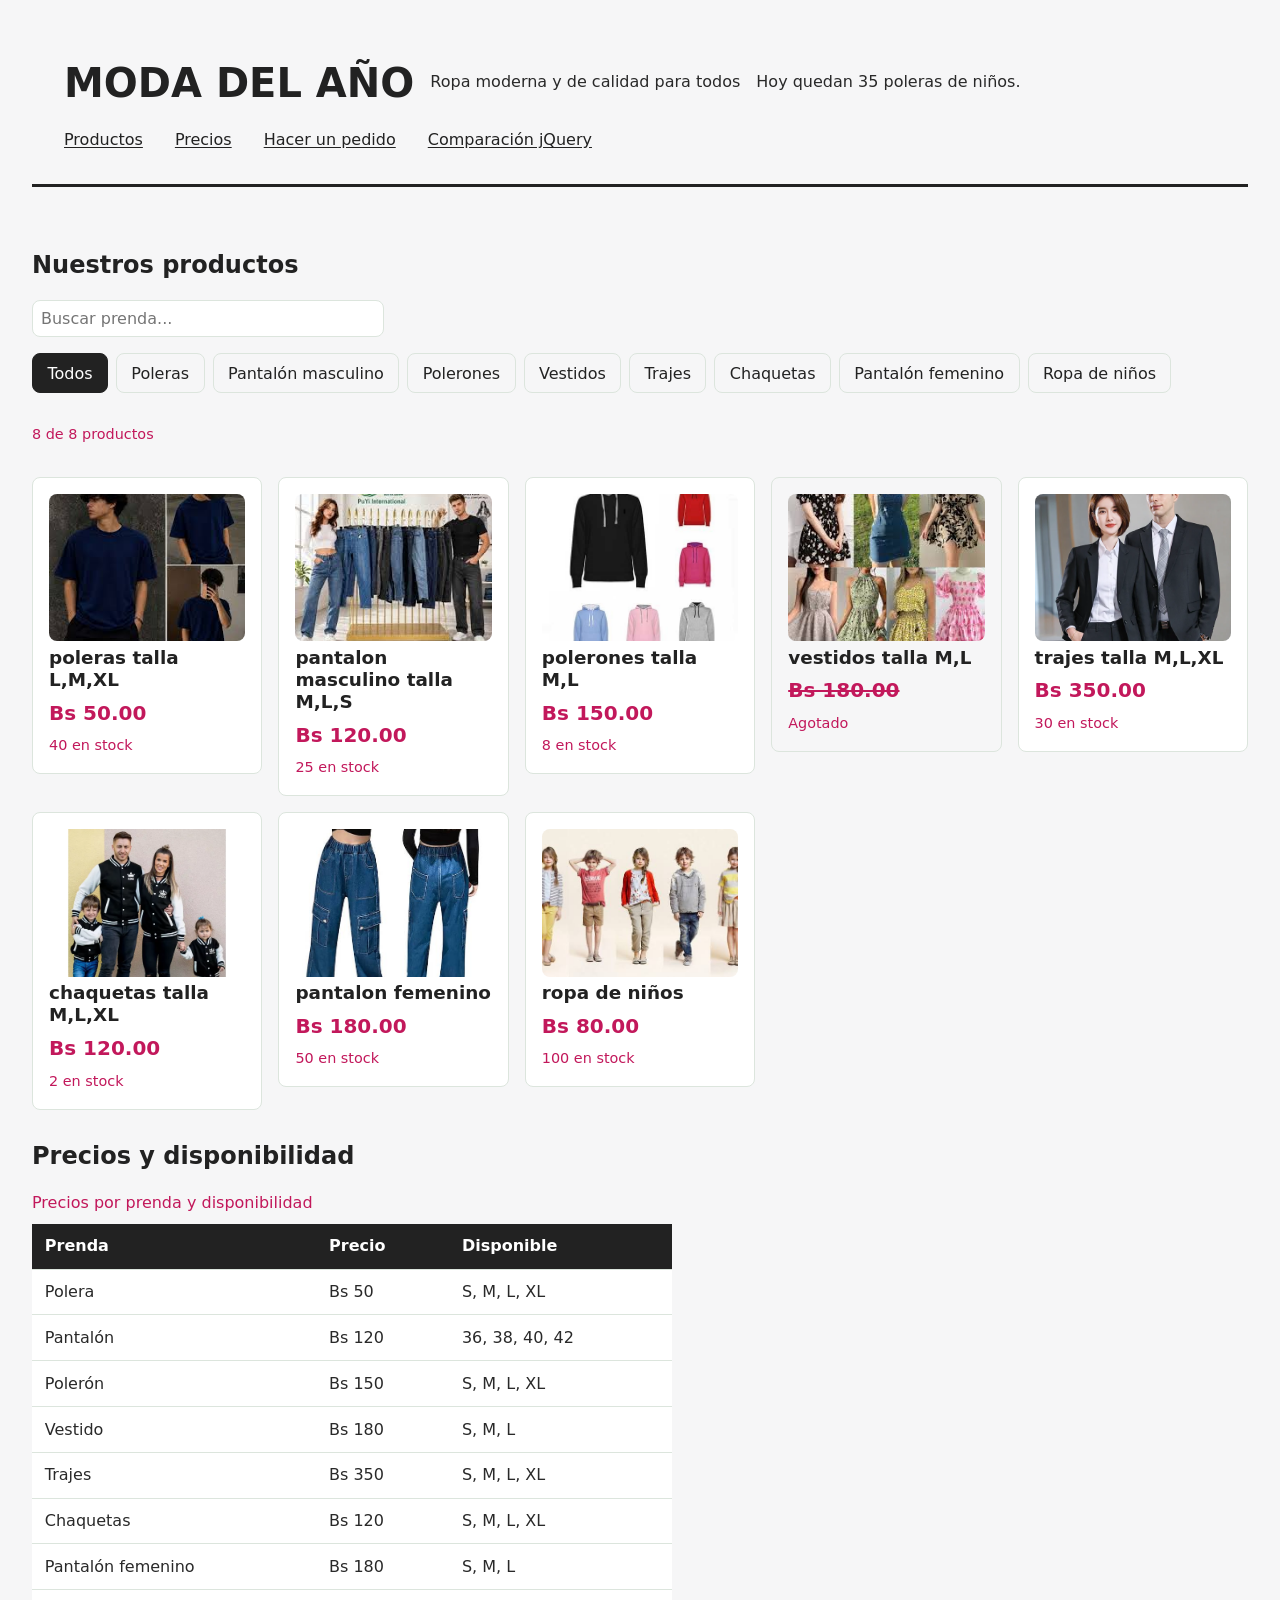
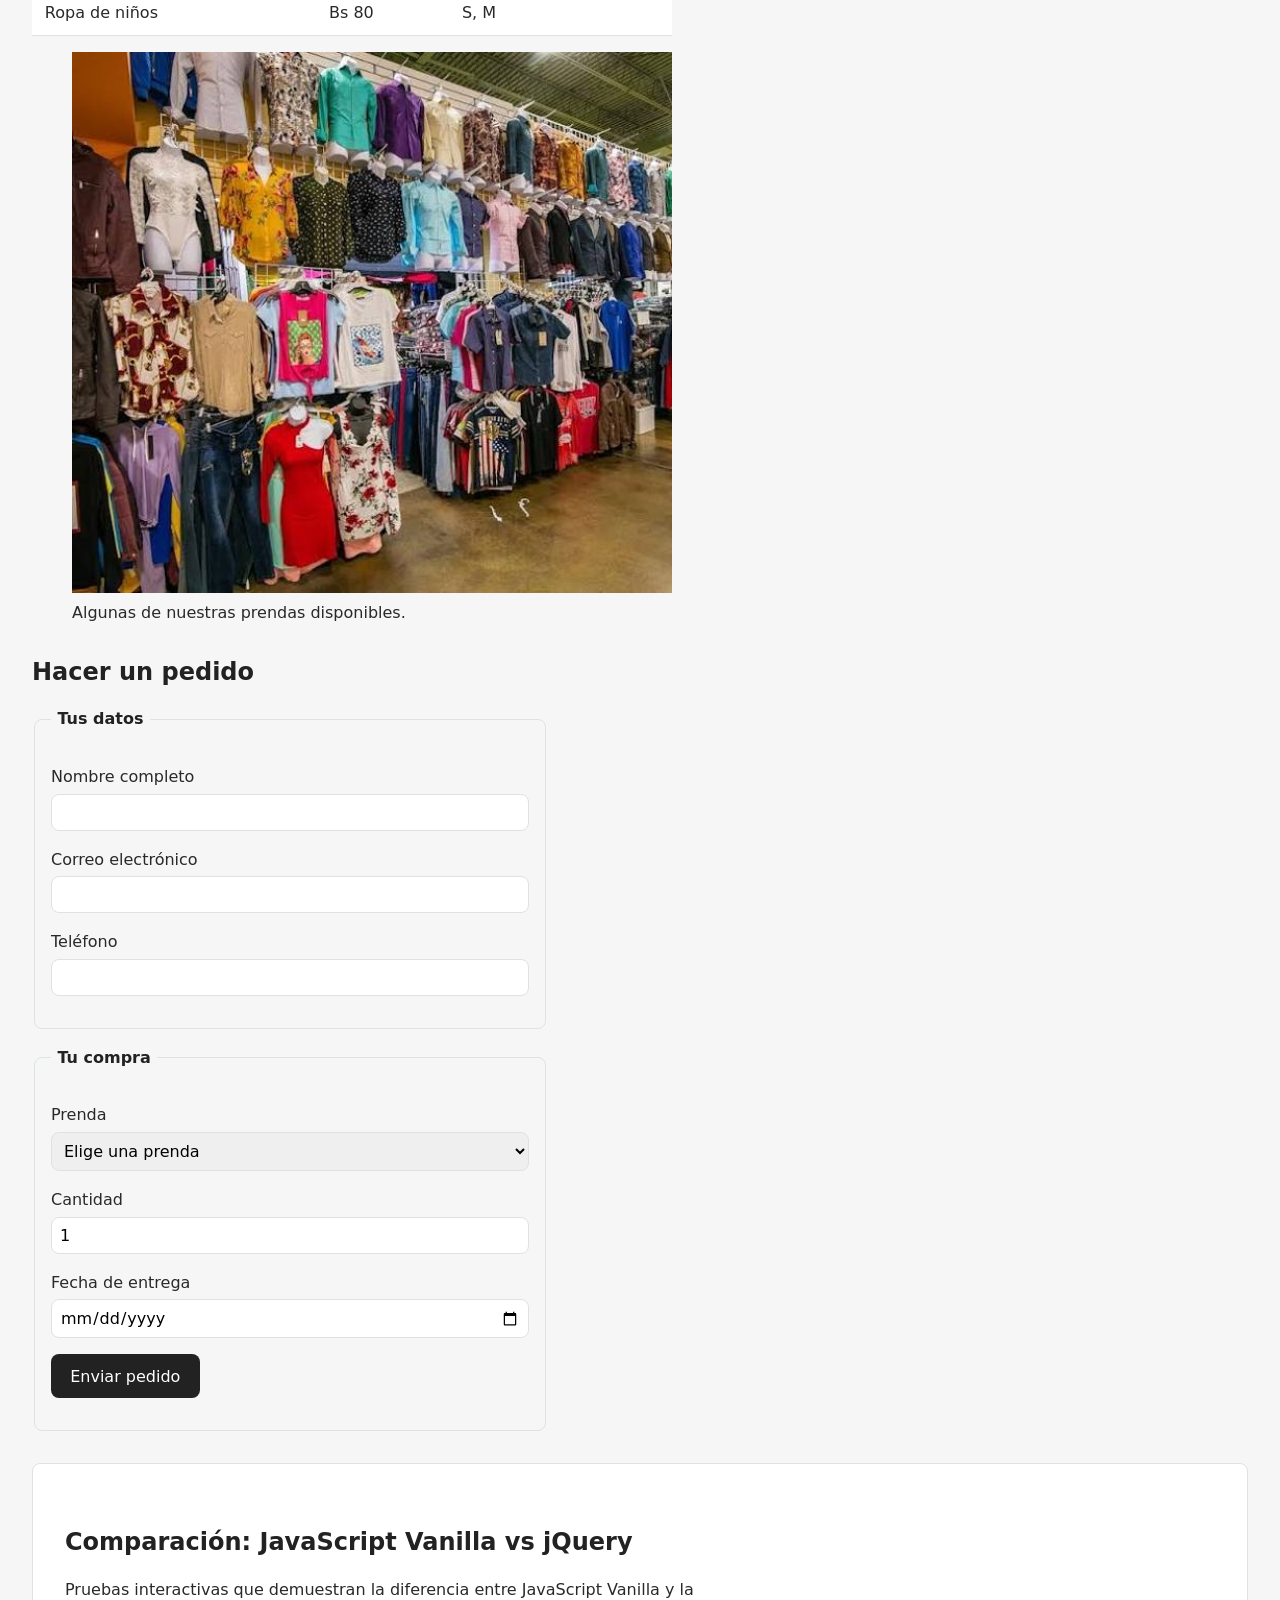
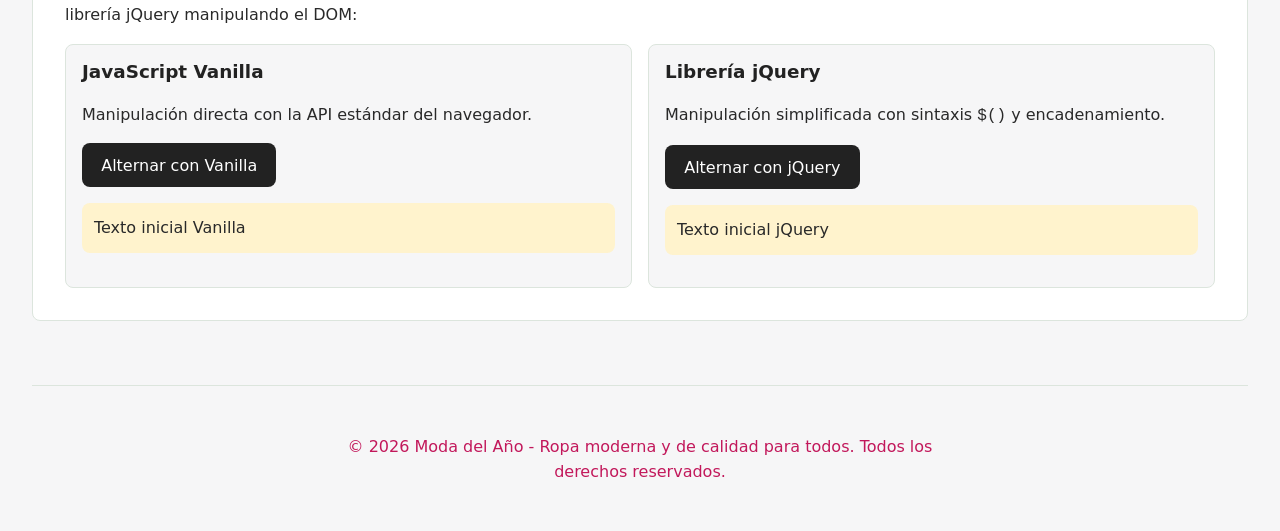
==== commit fb78ba33: "Integrate jQuery panel, remove jquery-comparado, add panel markup" ====
--- a/index.html
+++ b/index.html
@@ -188,7 +188,8 @@
 
     <section id="comparacion">
       <h2>Comparación: JavaScript Vanilla vs jQuery</h2>
-      <p>Pruebas interactivas que demuestran la diferencia entre JavaScript Vanilla y la librería jQuery manipulando el DOM:</p>
+      <p>Pruebas interactivas que demuestran la diferencia entre JavaScript Vanilla y la librería jQuery manipulando el
+        DOM:</p>
 
       <div class="comparacion-cuadricula">
         <div class="comparacion-caja">
@@ -209,7 +210,9 @@
   </main>
 
   <footer>
-    <p>&copy; 2026 Moda del Año - Ropa moderna y de calidad para todos. Todos los derechos reservados.</p>
+    <center>
+      <p>&copy; 2026 Moda del Año - Ropa moderna y de calidad para todos. Todos los derechos reservados.</p>
+    </center>
   </footer>
 
   <script src="jquery-3.7.1.min.js"></script>
@@ -218,7 +221,8 @@
   <script src="datos.js"></script>
   <script src="render.js"></script>
   <script src="eventos.js"></script>
-  <script src="jquery-comparado.js"></script>
+
+  <script src="jquery-panel.js"></script>
 </body>
 
 </html>
--- a/estilos.css
+++ b/estilos.css
@@ -465,4 +465,75 @@
 #btn-volver-arriba:hover {
   background: var(--color-acento);
   transform: translateY(-2px);
+}
+
+#panel {
+  margin-top: var(--espacio-lg);
+}
+
+#acordeon .item {
+  border: 1px solid var(--borde);
+  border-radius: var(--radio);
+  margin-bottom: 0.5rem;
+  background: var(--color-superficie);
+}
+
+#acordeon .titulo {
+  display: block;
+  width: 100%;
+  text-align: left;
+  background: transparent;
+  color: var(--color-principal);
+  border: 0;
+  border-radius: var(--radio);
+  padding: 0.8rem 1rem;
+  font-size: 1rem;
+  font-weight: 600;
+  min-height: 44px;
+  cursor: pointer;
+}
+
+#acordeon .titulo:hover {
+  background: var(--color-fondo);
+  color: var(--color-principal);
+}
+
+#acordeon .titulo::after {
+  content: " +";
+  float: right;
+  color: var(--color-acento);
+}
+
+#acordeon .titulo[aria-expanded="true"]::after {
+  content: " −";
+}
+
+#acordeon .cuerpo {
+  padding: 0 1rem 0.8rem;
+}
+
+#acordeon .cuerpo p {
+  margin: 0;
+}
+
+#menu-movil ul {
+  list-style: none;
+  padding: 0.5rem 0 0;
+  margin: 0 0 var(--espacio);
+  display: flex;
+  flex-wrap: wrap;
+  gap: var(--espacio);
+}
+
+#avisos {
+  list-style: none;
+  padding: 0;
+  margin-top: var(--espacio);
+}
+
+#avisos li {
+  background: var(--color-superficie);
+  border-left: 3px solid var(--color-acento);
+  padding: 0.5rem 0.8rem;
+  margin-bottom: 0.4rem;
 }
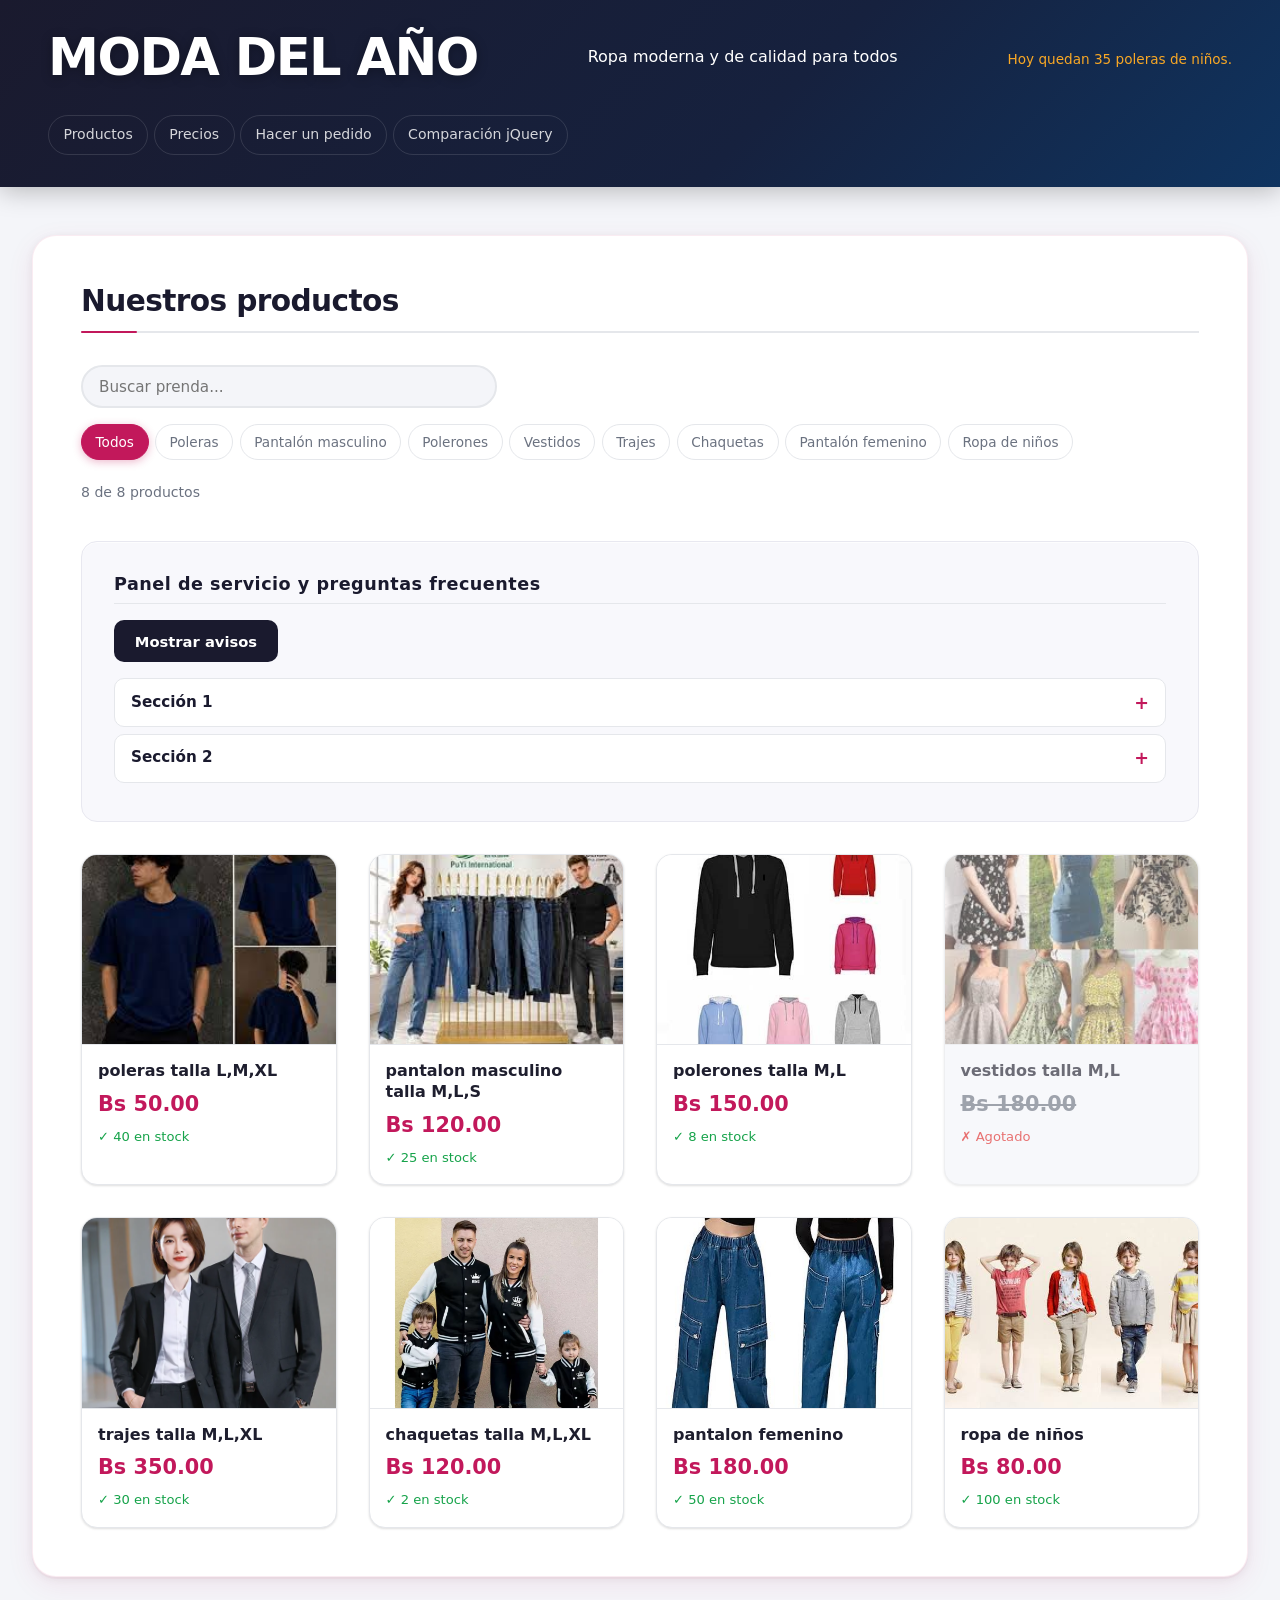
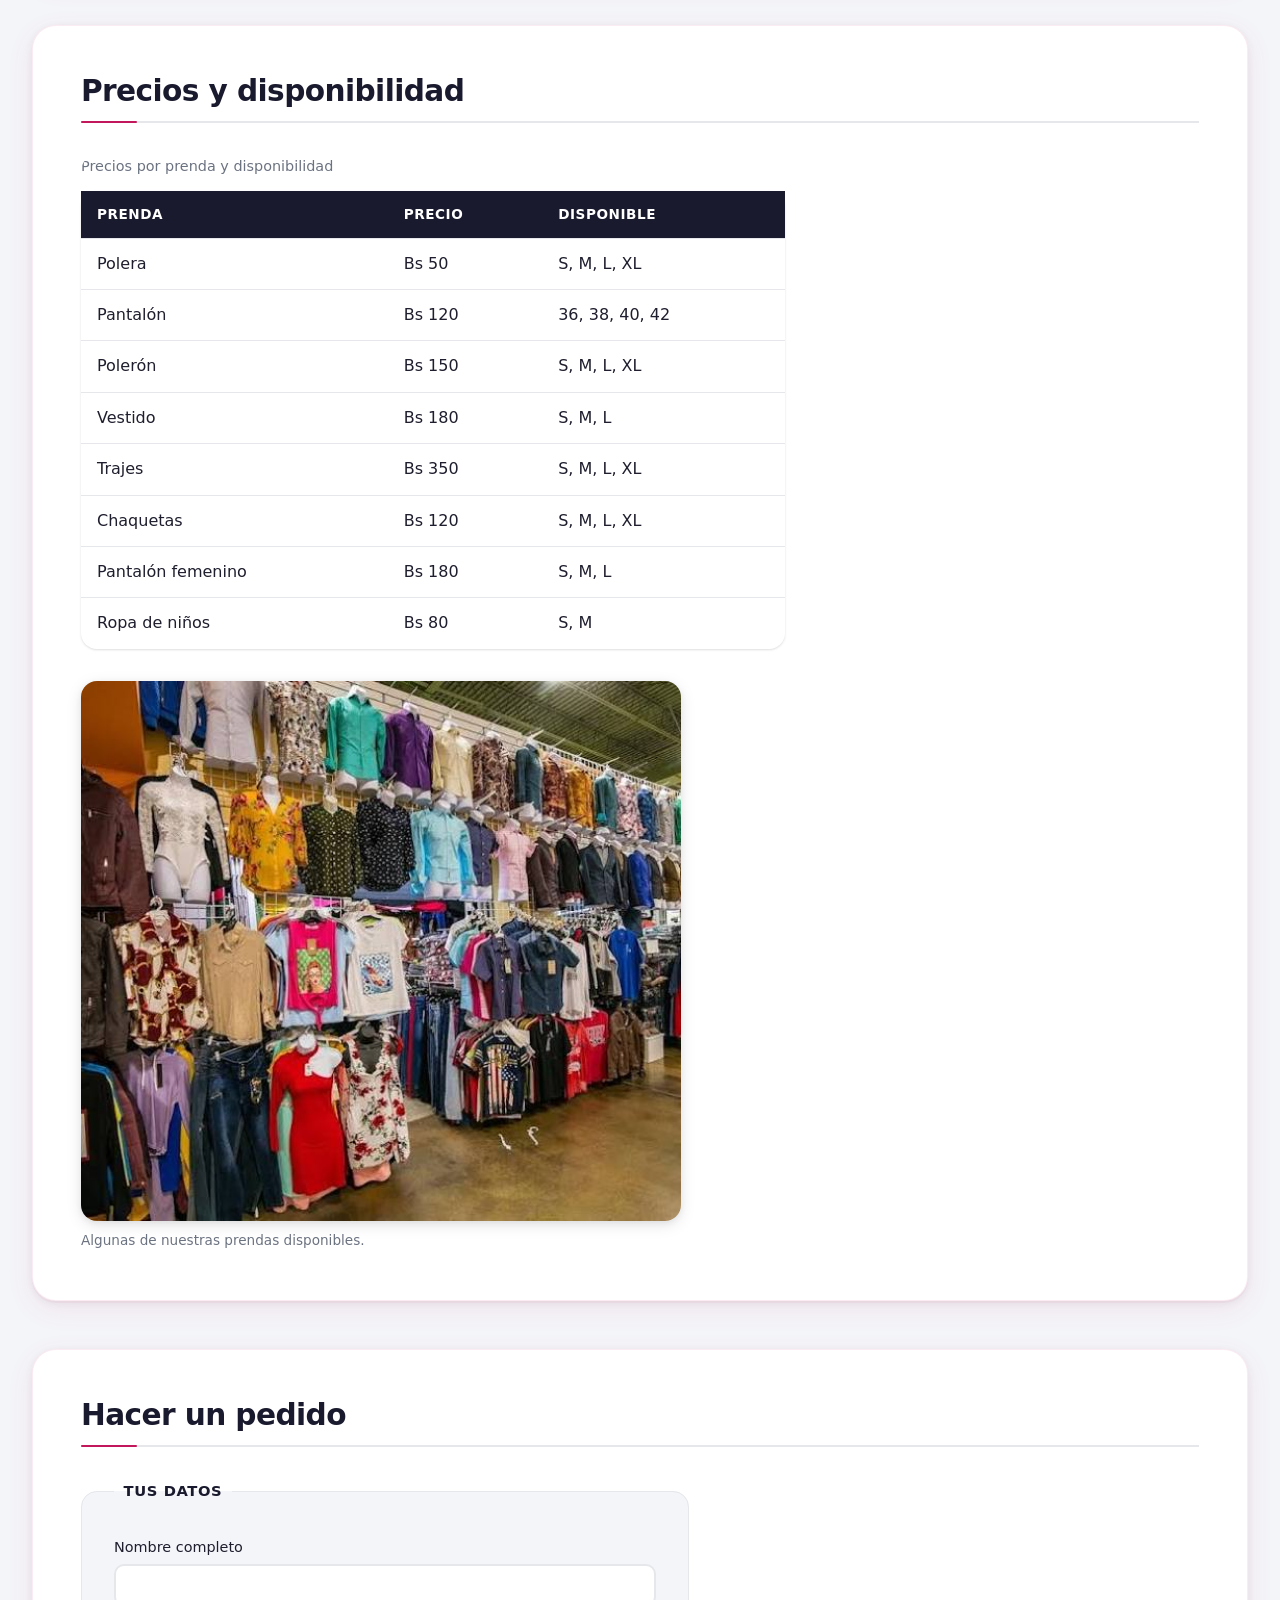
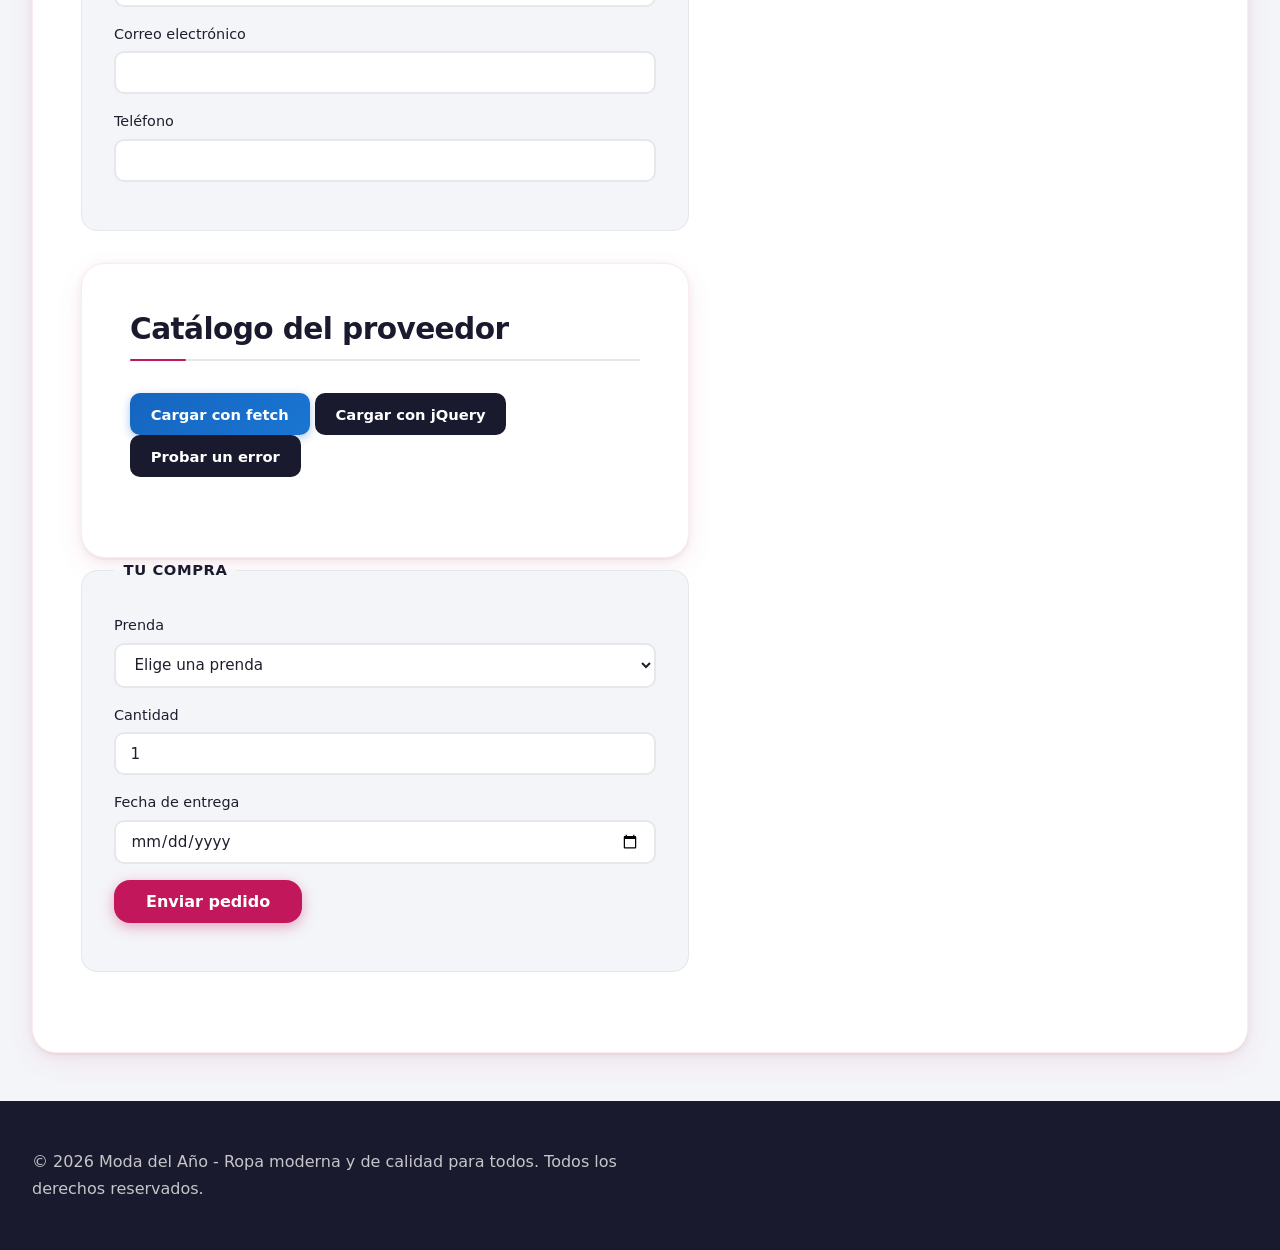
==== commit 8636cbcf: "se añadieron varios archivos de js" ====
--- a/index.html
+++ b/index.html
@@ -50,6 +50,26 @@
         <p id="resultado" aria-live="polite"></p>
       </div>
 
+      <section id="panel">
+        <h2>Panel de servicio y preguntas frecuentes</h2>
+        <button type="button" id="mostrar-avisos">Mostrar avisos</button>
+        <ul id="avisos" style="display:none;"></ul>
+        <div id="acordeon">
+          <div class="item">
+            <button type="button" class="titulo" aria-expanded="false">Sección 1</button>
+            <div class="cuerpo" style="display:none;">
+              <p>Contenido de la sección 1.</p>
+            </div>
+          </div>
+          <div class="item">
+            <button type="button" class="titulo" aria-expanded="false">Sección 2</button>
+            <div class="cuerpo" style="display:none;">
+              <p>Contenido de la sección 2.</p>
+            </div>
+          </div>
+        </div>
+      </section>
+
       <!-- Las tarjetas ya no se escriben a mano: render.js las genera desde datos.js -->
       <div id="lista-productos"></div>
 
@@ -150,6 +170,18 @@
               title="Ingresa un número de teléfono de 7 u 8 dígitos">
           </p>
         </fieldset>
+
+        <section id="remoto">
+          <h2>Catálogo del proveedor</h2>
+
+          <button type="button" id="cargar-fetch">Cargar con fetch</button>
+          <button type="button" id="cargar-jquery">Cargar con jQuery</button>
+          <button type="button" id="cargar-roto">Probar un error</button>
+
+          <p id="estado" role="status" aria-live="polite"></p>
+
+          <div id="lista-remota"></div>
+        </section>
 
         <fieldset>
           <legend>Tu compra</legend>
@@ -186,33 +218,14 @@
       </form>
     </section>
 
-    <section id="comparacion">
-      <h2>Comparación: JavaScript Vanilla vs jQuery</h2>
-      <p>Pruebas interactivas que demuestran la diferencia entre JavaScript Vanilla y la librería jQuery manipulando el
-        DOM:</p>
-
-      <div class="comparacion-cuadricula">
-        <div class="comparacion-caja">
-          <h3>JavaScript Vanilla</h3>
-          <p>Manipulación directa con la API estándar del navegador.</p>
-          <button type="button" id="boton-vanilla">Alternar con Vanilla</button>
-          <p id="salida-vanilla" class="resultado">Texto inicial Vanilla</p>
-        </div>
-
-        <div class="comparacion-caja">
-          <h3>Librería jQuery</h3>
-          <p>Manipulación simplificada con sintaxis <code>$()</code> y encadenamiento.</p>
-          <button type="button" id="boton-jquery">Alternar con jQuery</button>
-          <p id="salida-jquery" class="resultado">Texto inicial jQuery</p>
-        </div>
-      </div>
-    </section>
+
+
+
+
   </main>
 
   <footer>
-    <center>
-      <p>&copy; 2026 Moda del Año - Ropa moderna y de calidad para todos. Todos los derechos reservados.</p>
-    </center>
+    <p>&copy; 2026 Moda del Año - Ropa moderna y de calidad para todos. Todos los derechos reservados.</p>
   </footer>
 
   <script src="jquery-3.7.1.min.js"></script>
@@ -223,6 +236,7 @@
   <script src="eventos.js"></script>
 
   <script src="jquery-panel.js"></script>
+  <script src="remoto.js"></script>
 </body>
 
 </html>
--- a/estilos.css
+++ b/estilos.css
@@ -1,377 +1,900 @@
-/* ── 1. EL RESET QUE SE PONE SIEMPRE ───────────────────────────────────── */
+/* ═══════════════════════════════════════════════════════════════════════════
+   MODA DEL AÑO — Sistema de Diseño Premium
+   Tipografía: Inter (Google Fonts)
+   Paleta: Oscuro elegante + acento magenta/rosa
+   ═══════════════════════════════════════════════════════════════════════════ */
+
+/* ── 1. RESET ─────────────────────────────────────────────────────────────── */
 *,
 *::before,
 *::after {
   box-sizing: border-box;
-}
-
-/* ── 2. CUSTOM PROPERTIES: se define una vez, se usa en todos lados ────── */
+  margin: 0;
+  padding: 0;
+}
+
+/* ── 2. TOKENS DE DISEÑO ──────────────────────────────────────────────────── */
 :root {
-  --color-principal: #222222;
-  --color-acento: #c2185b;
-  --color-texto: #292929;
-  --color-suave: #c2185b;
-  --color-fondo: #f6f6f7;
+  /* Colores principales */
+  --color-principal:  #1a1a2e;   /* Azul muy oscuro casi negro */
+  --color-acento:     #c2185b;   /* Magenta intenso */
+  --color-acento-clr: #e91e63;   /* Magenta más vivo para hover */
+  --color-dorado:     #f9a825;   /* Dorado para detalles premium */
+
+  /* Fondos y superficies */
+  --color-fondo:      #f4f5f9;
   --color-superficie: #ffffff;
-  --borde: #dce5dd;
-
-  --espacio: 1rem;
+  --color-superficie2:#f9f9fc;
+  --color-texto:      #1e1e2e;
+  --color-texto-suave:#6b7280;
+  --borde:            #e5e7eb;
+
+  /* Espaciado */
+  --espacio:    1rem;
   --espacio-lg: 2rem;
-  --radio: 8px;
-}
-
-/* ── 3. TIPOGRAFÍA ─────────────────────────────────────────────────────── */
+  --espacio-xl: 3rem;
+
+  /* Bordes */
+  --radio:    10px;
+  --radio-lg: 16px;
+  --radio-xl: 24px;
+
+  /* Sombras */
+  --sombra-sm: 0 1px 3px rgba(0,0,0,0.08), 0 1px 2px rgba(0,0,0,0.06);
+  --sombra:    0 4px 16px rgba(0,0,0,0.10), 0 2px 6px rgba(0,0,0,0.06);
+  --sombra-lg: 0 10px 40px rgba(0,0,0,0.14), 0 4px 12px rgba(0,0,0,0.08);
+
+  /* Transiciones */
+  --trans: 0.25s cubic-bezier(0.4, 0, 0.2, 1);
+}
+
+/* ── 3. BASE ──────────────────────────────────────────────────────────────── */
+html {
+  scroll-behavior: smooth;
+}
+
 body {
-  margin: 0;
-  padding: 0 var(--espacio);
-  font-family: system-ui, -apple-system, "Segoe UI", Roboto, sans-serif;
+  font-family: 'Inter', system-ui, -apple-system, 'Segoe UI', sans-serif;
   font-size: 1rem;
-  line-height: 1.6;
+  line-height: 1.65;
   color: var(--color-texto);
   background: var(--color-fondo);
-}
-
-h1,
-h2,
-h3 {
+  min-height: 100vh;
+}
+
+
+
+
+/* ── 4. TIPOGRAFÍA ────────────────────────────────────────────────────────── */
+h1 { font-size: clamp(2rem, 5vw, 3.2rem); font-weight: 800; letter-spacing: -0.03em; }
+h2 { font-size: clamp(1.4rem, 3vw, 1.85rem); font-weight: 700; letter-spacing: -0.02em; }
+h3 { font-size: 1.1rem; font-weight: 600; }
+
+h1, h2, h3 {
   line-height: 1.2;
   color: var(--color-principal);
 }
 
-h1 {
-  font-size: 2rem;
-  margin-bottom: 0.25rem;
-}
-
-h2 {
-  font-size: 1.5rem;
-  margin-top: var(--espacio-lg);
-}
-
-h3 {
-  font-size: 1.15rem;
-}
-
-p {
-  max-width: 65ch;
-}
-
-/* ── 4. ENLACES Y ESTADOS ──────────────────────────────────────────────── */
+p { max-width: 65ch; }
+
+/* ── 5. ENLACES ───────────────────────────────────────────────────────────── */
 a {
-  color: var(--color-principal);
-  text-underline-offset: 2px;
-}
-
-a:hover {
   color: var(--color-acento);
-}
-
+  text-decoration: none;
+  transition: color var(--trans);
+}
+a:hover  { color: var(--color-acento-clr); }
 a:focus-visible {
   outline: 3px solid var(--color-acento);
-  outline-offset: 2px;
-}
-
-/* ── 5. EL MODELO DE CAJA EN ACCIÓN ────────────────────────────────────── */
-header {
-  padding: var(--espacio-lg) var(--espacio);
-  border-bottom: 3px solid var(--color-principal);
-  margin-bottom: var(--espacio-lg);
-}
-
-nav ul {
-  list-style: none;
-  padding: 0;
-  margin: var(--espacio) 0 0;
-}
-
-nav li {
-  margin-bottom: 0.4rem;
-}
-
-article {
-  background: var(--color-superficie);
-  border: 1px solid var(--borde);
-  border-radius: var(--radio);
-  padding: var(--espacio);
-  margin-bottom: var(--espacio);
-}
-
-/* ── 6. TABLA LEGIBLE ──────────────────────────────────────────────────── */
-table {
-  border-collapse: collapse;
-  width: 100%;
-  max-width: 40rem;
-  background: var(--color-superficie);
-}
-
-caption {
-  text-align: left;
-  color: var(--color-suave);
-  padding-bottom: 0.5rem;
-}
-
-th,
-td {
-  text-align: left;
-  padding: 0.6rem 0.8rem;
-  border-bottom: 1px solid var(--borde);
-}
-
-th {
-  background: var(--color-principal);
-  color: #fff;
-}
-
-/* ── 7. FORMULARIO ─────────────────────────────────────────────────────── */
-fieldset {
-  border: 1px solid var(--borde);
-  border-radius: var(--radio);
-  padding: var(--espacio);
-  margin-bottom: var(--espacio);
-  max-width: 32rem;
-}
-
-legend {
-  padding: 0 0.4rem;
-  font-weight: 600;
-  color: var(--color-principal);
-}
-
-label {
-  display: block;
-  margin-bottom: 0.25rem;
-  font-weight: 500;
-}
-
-input,
-select,
-textarea {
-
-  font-size: 1rem;
-  font-family: inherit;
-  padding: 0.5rem;
-  width: 100%;
-  border: 1px solid var(--borde);
-  border-radius: var(--radio);
-}
-
-input[type="checkbox"] {
-  width: auto;
-}
-
-button {
-  font-size: 1rem;
-  font-family: inherit;
-  padding: 0.6rem 1.2rem;
-
-  min-height: 44px;
-  background: var(--color-principal);
-  color: #fff;
-  border: 0;
-  border-radius: var(--radio);
-  cursor: pointer;
-}
-
-button:hover {
-  background: var(--color-acento);
-}
-
+  outline-offset: 3px;
+  border-radius: 4px;
+}
+
+/* ── 6. IMÁGENES ──────────────────────────────────────────────────────────── */
 img {
   max-width: 100%;
   height: auto;
-}
-
-footer {
-  margin-top: var(--espacio-lg);
-  padding: var(--espacio-lg) var(--espacio);
-  border-top: 1px solid var(--borde);
-  color: var(--color-suave);
-}
-
-/* ── FLEXBOX: una dimensión ────────────────────────────────────────────── */
+  display: block;
+}
+
+/* ── 7. HEADER / HERO ─────────────────────────────────────────────────────── */
 header {
+  background: linear-gradient(135deg, #1a1a2e 0%, #16213e 60%, #0f3460 100%);
+  color: #fff;
+  padding: var(--espacio-lg) var(--espacio-xl);
   display: flex;
   flex-wrap: wrap;
-  justify-content: flex-start;
-  align-items: flex-end;
-  gap: var(--espacio);
-}
-
+  align-items: center;
+  justify-content: space-between;
+  gap: var(--espacio-lg);
+  position: sticky;
+  top: 0;
+  z-index: 100;
+  box-shadow: 0 4px 24px rgba(0,0,0,0.25);
+}
+
+.header-marca {
+  display: flex;
+  flex-direction: column;
+  gap: 0.25rem;
+}
+
+.header-desde {
+  font-size: 0.72rem;
+  font-weight: 600;
+  letter-spacing: 0.18em;
+  text-transform: uppercase;
+  color: var(--color-dorado);
+  opacity: 0.9;
+}
+
+header h1 {
+  color: #fff;
+  line-height: 1.0;
+  text-shadow: 0 2px 12px rgba(0,0,0,0.3);
+}
+
+.header-slogan {
+  color: rgba(255,255,255,0.70);
+  font-size: 0.95rem;
+  font-weight: 400;
+  max-width: 40ch;
+}
+
+#aviso-stock {
+  font-size: 0.85rem;
+  color: var(--color-dorado);
+  font-weight: 500;
+  margin-top: 0.2rem;
+}
+
+/* NAV */
 nav ul {
+  list-style: none;
+  display: flex;
+  flex-wrap: wrap;
+  gap: 0.35rem;
+}
+
+nav a {
+  color: rgba(255,255,255,0.82);
+  font-size: 0.88rem;
+  font-weight: 500;
+  padding: 0.45rem 0.9rem;
+  border-radius: 999px;
+  border: 1px solid rgba(255,255,255,0.12);
+  transition: background var(--trans), color var(--trans), border-color var(--trans);
+  display: inline-flex;
+  align-items: center;
+  gap: 0.3rem;
+}
+
+nav a:hover {
+  background: rgba(255,255,255,0.12);
+  color: #fff;
+  border-color: rgba(255,255,255,0.3);
+}
+
+/* ── 8. LAYOUT PRINCIPAL ──────────────────────────────────────────────────── */
+main {
+  max-width: 80rem;
+  margin-inline: auto;
+  padding: var(--espacio-xl) var(--espacio-lg);
+  display: flex;
+  flex-direction: column;
+  gap: var(--espacio-xl);
+}
+
+/* ── 9. SECCIONES ─────────────────────────────────────────────────────────── */
+section {
+  background: var(--color-superficie);
+  border-radius: var(--radio-xl);
+  padding: var(--espacio-xl);
+  /* Sombra suave rosada que combina con el fondo claro */
+  box-shadow:
+    0 2px 0 rgba(194,24,91,0.04),
+    0 8px 28px rgba(194,24,91,0.08),
+    0 2px 8px rgba(0,0,0,0.06);
+  border: 1px solid rgba(194,24,91,0.08);
+}
+
+section h2 {
+  margin-bottom: var(--espacio-lg);
+  padding-bottom: 0.75rem;
+  border-bottom: 2px solid var(--borde);
+  position: relative;
+}
+
+section h2::after {
+  content: '';
+  position: absolute;
+  bottom: -2px;
+  left: 0;
+  width: 3.5rem;
+  height: 2px;
+  background: var(--color-acento);
+  border-radius: 2px;
+}
+
+/* ── 10. CATÁLOGO: CONTROLES ──────────────────────────────────────────────── */
+.controles {
   display: flex;
   flex-wrap: wrap;
   gap: var(--espacio);
-  margin: 0;
-}
-
-nav li {
-  margin-bottom: 0;
-}
-
-/* ── GRID: dos dimensiones ─────────────────────────────────────────────── */
-#productos {
-  display: grid;
-  grid-template-columns: repeat(auto-fill, minmax(16rem, 1fr));
-  gap: var(--espacio);
-  align-items: start;
-}
-
-#productos h2 {
-  grid-column: 1 / -1;
-}
-
-/* ── SE COMBINAN ───────────────────────────────────────────────────────── */
-#productos article {
-  display: flex;
-  flex-direction: column;
-  justify-content: space-between;
-  min-height: 9rem;
-  margin-bottom: 0;
-}
-
-/* ── La página completa, con áreas nombradas ───────────────────────────── */
-@media (min-width: 60rem) {
-  body {
-    display: grid;
-    grid-template-areas:
-      "cabecera"
-      "principal"
-      "pie";
-    grid-template-columns: 1fr;
-    gap: 0 var(--espacio-lg);
-    max-width: 78rem;
-    margin-inline: auto;
-  }
-
-  header {
-    grid-area: cabecera;
-  }
-
-  main {
-    grid-area: principal;
-  }
-
-  footer {
-    grid-area: pie;
-  }
-}
-
-/* ── El bug del día: de dónde sale el scroll horizontal ────────────────── */
-
-/* ── Escalón de tablet ─────────────────────────────────────────────────── */
-@media (min-width: 40rem) {
-  h1 {
-    font-size: 2.5rem;
-  }
-
-  header {
-    padding-inline: var(--espacio-lg);
-  }
-
-  nav ul {
-    gap: var(--espacio-lg);
-  }
-}
-
-#productos {
-  display: block;
-}
-
+  align-items: center;
+  margin-bottom: var(--espacio-lg);
+}
+
+#buscador {
+  flex: 1 1 16rem;
+  max-width: 26rem;
+  padding: 0.65rem 1rem;
+  border: 2px solid var(--borde);
+  border-radius: 999px;
+  font-size: 0.95rem;
+  font-family: inherit;
+  background: var(--color-fondo);
+  color: var(--color-texto);
+  transition: border-color var(--trans), box-shadow var(--trans);
+  outline: none;
+}
+
+#buscador:focus {
+  border-color: var(--color-acento);
+  box-shadow: 0 0 0 3px rgba(194,24,91,0.12);
+  background: #fff;
+}
+
+#filtros {
+  display: flex;
+  flex-wrap: wrap;
+  gap: 0.4rem;
+}
+
+#filtros button {
+  background: transparent;
+  color: var(--color-texto-suave);
+  border: 1.5px solid var(--borde);
+  padding: 0.35rem 0.85rem;
+  min-height: 36px;
+  font-size: 0.85rem;
+  font-weight: 500;
+  border-radius: 999px;
+  transition: all var(--trans);
+}
+
+#filtros button:hover {
+  background: var(--color-fondo);
+  border-color: var(--color-acento);
+  color: var(--color-acento);
+}
+
+#filtros button.activo {
+  background: var(--color-acento);
+  color: #fff;
+  border-color: var(--color-acento);
+  box-shadow: 0 2px 8px rgba(194,24,91,0.30);
+}
+
+#resultado {
+  color: var(--color-texto-suave);
+  font-size: 0.88rem;
+  width: 100%;
+  padding: 0.3rem 0;
+}
+
+/* ── 11. GRID DE PRODUCTOS ────────────────────────────────────────────────── */
 #lista-productos {
   display: grid;
-  grid-template-columns: repeat(auto-fit, minmax(14rem, 1fr));
-  gap: var(--espacio);
-  align-items: start;
-}
-
+  grid-template-columns: repeat(auto-fill, minmax(15rem, 1fr));
+  gap: var(--espacio-lg);
+}
+
+/* ── 12. TARJETA DE PRODUCTO ──────────────────────────────────────────────── */
 .tarjeta {
   background: var(--color-superficie);
   border: 1px solid var(--borde);
-  border-radius: var(--radio);
-  padding: var(--espacio);
+  border-radius: var(--radio-lg);
+  overflow: hidden;
   display: flex;
   flex-direction: column;
-  gap: 0.35rem;
-}
-
-.tarjeta h3 {
-  margin: 0;
-}
-
-/* La foto de cada tarjeta: todas del mismo alto, recortadas sin deformarse */
+  box-shadow: var(--sombra-sm);
+  transition: transform var(--trans), box-shadow var(--trans);
+}
+
+.tarjeta:hover {
+  transform: translateY(-6px);
+  box-shadow: var(--sombra-lg);
+}
+
 .tarjeta img {
   width: 100%;
   aspect-ratio: 4 / 3;
   object-fit: cover;
-  border-radius: var(--radio);
+  border-bottom: 1px solid var(--borde);
+  transition: transform 0.4s ease;
+}
+
+.tarjeta:hover img {
+  transform: scale(1.04);
+}
+
+.tarjeta-cuerpo {
+  padding: var(--espacio);
+  display: flex;
+  flex-direction: column;
+  gap: 0.3rem;
+  flex: 1;
+}
+
+.tarjeta h3 {
+  color: var(--color-texto);
+  font-size: 1rem;
+  margin: 0;
+  line-height: 1.3;
 }
 
 .precio {
-  font-size: 1.25rem;
-  font-weight: 600;
+  font-size: 1.3rem;
+  font-weight: 700;
   color: var(--color-acento);
   margin: 0;
 }
 
+.precio small {
+  font-size: 0.78rem;
+  font-weight: 400;
+  color: var(--color-texto-suave);
+}
+
 .stock {
+  font-size: 0.82rem;
+  font-weight: 500;
+  color: #16a34a;
   margin: 0;
-  color: var(--color-suave);
-  font-size: 0.9rem;
 }
 
 .agotado {
+  opacity: 0.65;
   background: var(--color-fondo);
 }
 
 .agotado .precio {
   text-decoration: line-through;
-}
-
-.controles {
+  color: var(--color-texto-suave);
+}
+
+.agotado .stock {
+  color: #dc2626;
+}
+
+/* ── 13. PANEL (acordeón y avisos) ───────────────────────────────────────── */
+#panel {
+  background: #f8f8fc;
+  border: 1px solid #e8e8f0;
+  border-radius: var(--radio-lg);
+  padding: var(--espacio-lg);
+  margin-bottom: var(--espacio-lg);
+  box-shadow: inset 0 1px 0 rgba(255,255,255,0.8);
+}
+
+#panel h2 {
+  font-size: 1.1rem;
+  margin-bottom: var(--espacio);
+  padding-bottom: 0.5rem;
+  border-bottom: 1px solid var(--borde);
+}
+
+#panel h2::after { display: none; }
+
+#acordeon .item {
+  border: 1px solid var(--borde);
+  border-radius: var(--radio);
+  margin-bottom: 0.4rem;
+  overflow: hidden;
+  background: #fff;
+}
+
+#acordeon .titulo {
+  display: block;
+  width: 100%;
+  text-align: left;
+  background: transparent;
+  color: var(--color-principal);
+  border: 0;
+  padding: 0.85rem 1rem;
+  font-size: 0.95rem;
+  font-weight: 600;
+  min-height: 44px;
+  cursor: pointer;
+  transition: background var(--trans);
+}
+
+#acordeon .titulo:hover {
+  background: var(--color-fondo);
+}
+
+#acordeon .titulo::after {
+  content: "+";
+  float: right;
+  color: var(--color-acento);
+  font-size: 1.1rem;
+  font-weight: 700;
+}
+
+#acordeon .titulo[aria-expanded="true"] {
+  background: var(--color-fondo);
+}
+
+#acordeon .titulo[aria-expanded="true"]::after {
+  content: "−";
+}
+
+#acordeon .cuerpo {
+  padding: 0 1rem 1rem;
+  color: var(--color-texto-suave);
+  font-size: 0.95rem;
+}
+
+#mostrar-avisos {
+  margin-bottom: var(--espacio);
+}
+
+#avisos {
+  list-style: none;
+  padding: 0;
+  margin-top: var(--espacio);
+}
+
+#avisos li {
+  background: #fff;
+  border-left: 3px solid var(--color-acento);
+  padding: 0.55rem 0.9rem;
+  margin-bottom: 0.4rem;
+  border-radius: 0 var(--radio) var(--radio) 0;
+  font-size: 0.9rem;
+  color: var(--color-texto);
+  box-shadow: var(--sombra-sm);
+}
+
+/* ── 14. BOTONES GENERALES ────────────────────────────────────────────────── */
+button {
+  font-size: 0.92rem;
+  font-family: inherit;
+  font-weight: 600;
+  padding: 0.6rem 1.3rem;
+  min-height: 42px;
+  background: var(--color-principal);
+  color: #fff;
+  border: none;
+  border-radius: var(--radio);
+  cursor: pointer;
+  transition: background var(--trans), transform var(--trans), box-shadow var(--trans);
+  display: inline-flex;
+  align-items: center;
+  gap: 0.4rem;
+}
+
+button:hover {
+  background: var(--color-acento);
+  transform: translateY(-1px);
+  box-shadow: 0 4px 12px rgba(194,24,91,0.30);
+}
+
+button:active {
+  transform: translateY(0);
+}
+
+/* ── 15. TABLA DE PRECIOS ─────────────────────────────────────────────────── */
+table {
+  border-collapse: collapse;
+  width: 100%;
+  max-width: 44rem;
+  border-radius: var(--radio-lg);
+  overflow: hidden;
+  box-shadow: var(--sombra-sm);
+}
+
+caption {
+  text-align: left;
+  font-size: 0.9rem;
+  color: var(--color-texto-suave);
+  padding-bottom: 0.75rem;
+  font-weight: 500;
+}
+
+th, td {
+  text-align: left;
+  padding: 0.75rem 1rem;
+  border-bottom: 1px solid var(--borde);
+}
+
+th {
+  background: var(--color-principal);
+  color: #fff;
+  font-size: 0.85rem;
+  letter-spacing: 0.04em;
+  text-transform: uppercase;
+}
+
+tbody tr:hover {
+  background: var(--color-fondo);
+}
+
+tbody tr:last-child td {
+  border-bottom: none;
+}
+
+figure {
+  margin-top: var(--espacio-lg);
+}
+
+figure img {
+  border-radius: var(--radio-lg);
+  box-shadow: var(--sombra);
+  max-width: 600px;
+  width: 100%;
+}
+
+figcaption {
+  font-size: 0.85rem;
+  color: var(--color-texto-suave);
+  margin-top: 0.5rem;
+}
+
+/* ── 16. FORMULARIO DE PEDIDO ─────────────────────────────────────────────── */
+#pedido form {
+  max-width: 38rem;
+}
+
+fieldset {
+  border: 1.5px solid var(--borde);
+  border-radius: var(--radio-lg);
+  padding: var(--espacio-lg);
+  margin-bottom: var(--espacio-lg);
+  background: var(--color-fondo);
+}
+
+legend {
+  padding: 0 0.6rem;
+  font-weight: 700;
+  font-size: 0.92rem;
+  color: var(--color-principal);
+  letter-spacing: 0.04em;
+  text-transform: uppercase;
+}
+
+label {
+  display: block;
+  margin-bottom: 0.3rem;
+  font-weight: 500;
+  font-size: 0.9rem;
+  color: var(--color-texto);
+}
+
+fieldset p {
+  margin-bottom: var(--espacio);
+}
+
+input,
+select,
+textarea {
+  font-size: 0.95rem;
+  font-family: inherit;
+  padding: 0.65rem 0.9rem;
+  width: 100%;
+  border: 2px solid var(--borde);
+  border-radius: var(--radio);
+  background: #fff;
+  color: var(--color-texto);
+  transition: border-color var(--trans), box-shadow var(--trans);
+  outline: none;
+}
+
+input:focus,
+select:focus,
+textarea:focus {
+  border-color: var(--color-acento);
+  box-shadow: 0 0 0 3px rgba(194,24,91,0.10);
+}
+
+input[type="checkbox"] { width: auto; }
+
+button[type="submit"] {
+  background: var(--color-acento);
+  padding: 0.75rem 2rem;
+  font-size: 1rem;
+  border-radius: var(--radio-lg);
+  box-shadow: 0 4px 14px rgba(194,24,91,0.35);
+}
+
+button[type="submit"]:hover {
+  background: var(--color-acento-clr);
+  box-shadow: 0 6px 20px rgba(194,24,91,0.45);
+}
+
+#mensaje-pedido {
+  margin-top: var(--espacio);
+  font-weight: 500;
+}
+
+/* ── 17. SECCIÓN REMOTA ───────────────────────────────────────────────────── */
+.seccion-remota {
+  background: linear-gradient(135deg, #fafafa 0%, #f0f0f8 100%);
+  border: 2px dashed #d1d5db;
+  border-radius: var(--radio-xl);
+  padding: var(--espacio-xl);
+  margin-top: var(--espacio-xl);
+}
+
+.seccion-remota h3 {
+  font-size: 1.2rem;
+  display: flex;
+  align-items: center;
+  gap: 0.6rem;
+  margin-bottom: 0.5rem;
+  color: var(--color-principal);
+}
+
+.badge {
+  display: inline-block;
+  background: linear-gradient(135deg, var(--color-acento), #e91e63);
+  color: #fff;
+  font-size: 0.65rem;
+  font-weight: 700;
+  letter-spacing: 0.08em;
+  text-transform: uppercase;
+  padding: 0.2rem 0.6rem;
+  border-radius: 999px;
+}
+
+.descripcion-remota {
+  color: var(--color-texto-suave);
+  font-size: 0.92rem;
+  margin-bottom: var(--espacio-lg);
+}
+
+.botones-remota {
+  display: flex;
+  flex-wrap: wrap;
+  gap: 0.75rem;
+  margin-bottom: var(--espacio);
+}
+
+.botones-remota code {
+  font-size: 0.85em;
+  background: rgba(255,255,255,0.25);
+  padding: 0.1em 0.35em;
+  border-radius: 4px;
+}
+
+#cargar-fetch {
+  background: linear-gradient(135deg, #1565c0, #1976d2);
+  box-shadow: 0 3px 10px rgba(21,101,192,0.35);
+}
+#cargar-fetch:hover {
+  background: linear-gradient(135deg, #0d47a1, #1565c0);
+}
+
+.btn-jquery {
+  background: linear-gradient(135deg, #2e7d32, #43a047) !important;
+  box-shadow: 0 3px 10px rgba(46,125,50,0.35) !important;
+}
+.btn-jquery:hover {
+  background: linear-gradient(135deg, #1b5e20, #2e7d32) !important;
+}
+
+.btn-error {
+  background: linear-gradient(135deg, #c62828, #e53935) !important;
+  box-shadow: 0 3px 10px rgba(198,40,40,0.35) !important;
+}
+.btn-error:hover {
+  background: linear-gradient(135deg, #b71c1c, #c62828) !important;
+}
+
+/* Estados de petición */
+#estado {
+  padding: 0.65rem 1rem;
+  border-radius: var(--radio);
+  font-weight: 500;
+  font-size: 0.92rem;
+  transition: all 0.3s ease;
+  margin-top: 0.5rem;
+}
+
+#estado:empty { display: none; }
+
+#estado.cargando {
+  background: #fffde7;
+  color: #e65100;
+  border-left: 4px solid var(--color-dorado);
+  animation: pulso 1s ease-in-out infinite;
+}
+
+#estado.ok {
+  background: #e8f5e9;
+  color: #1b5e20;
+  border-left: 4px solid #43a047;
+}
+
+#estado.error {
+  background: #ffebee;
+  color: #b71c1c;
+  border-left: 4px solid #e53935;
+}
+
+@keyframes pulso {
+  0%, 100% { opacity: 1; }
+  50%       { opacity: 0.5; }
+}
+
+#lista-remota {
+  display: grid;
+  grid-template-columns: repeat(auto-fill, minmax(14rem, 1fr));
+  gap: var(--espacio-lg);
+  margin-top: var(--espacio-lg);
+}
+
+#lista-remota .tarjeta {
+  animation: aparecer 0.45s cubic-bezier(0.4,0,0.2,1) both;
+}
+
+@keyframes aparecer {
+  from { opacity: 0; transform: translateY(16px); }
+  to   { opacity: 1; transform: translateY(0); }
+}
+
+/* ── 18. SECCIÓN COMPARACIÓN ──────────────────────────────────────────────── */
+#comparacion {
+  background: var(--color-superficie);
+}
+
+.comparacion-cuadricula {
+  display: grid;
+  grid-template-columns: repeat(auto-fit, minmax(260px, 1fr));
+  gap: var(--espacio-lg);
+  margin-top: var(--espacio);
+}
+
+.comparacion-caja {
+  background: var(--color-fondo);
+  border: 1.5px solid var(--borde);
+  border-radius: var(--radio-lg);
+  padding: var(--espacio-lg);
+}
+
+.comparacion-caja h3 {
+  margin-bottom: 0.75rem;
+  color: var(--color-principal);
+}
+
+#comparacion button {
+  margin-right: 0.5rem;
+  margin-bottom: 0.5rem;
+  font-size: 0.85rem;
+  padding: 0.45rem 1rem;
+  min-height: 36px;
+}
+
+.resultado {
+  background: #fff8e1;
+  border: 1px solid #ffe082;
+  padding: 0.75rem 1rem;
+  border-radius: var(--radio);
+  margin-top: 0.75rem;
+  font-size: 0.92rem;
+  transition: all 0.25s ease;
+}
+
+.destacado {
+  border-left: 4px solid var(--color-acento);
+  padding-left: 0.75rem;
+}
+
+.resaltado {
+  background: #fff9c4 !important;
+  font-weight: 600;
+  box-shadow: 0 4px 12px rgba(0,0,0,0.10);
+  transform: translateY(-3px);
+}
+
+/* ── 19. MENÚ MÓVIL ───────────────────────────────────────────────────────── */
+#menu-movil ul {
+  list-style: none;
+  padding: 0.5rem 0 0;
+  margin: 0 0 var(--espacio);
   display: flex;
   flex-wrap: wrap;
   gap: var(--espacio);
-  align-items: center;
-  margin-bottom: var(--espacio);
-}
-
-#buscador {
-  flex: 1 1 14rem;
-  max-width: 22rem;
-}
-
-#filtros {
+}
+
+/* ── 20. BOTÓN FLOTANTE VOLVER ARRIBA ─────────────────────────────────────── */
+#btn-volver-arriba {
+  position: fixed;
+  bottom: 28px;
+  right: 28px;
+  background: var(--color-principal);
+  color: #fff;
+  border: 2px solid rgba(255,255,255,0.2);
+  border-radius: 999px;
+  padding: 0.65rem 1.3rem;
+  font-size: 0.9rem;
+  font-weight: 700;
+  box-shadow: 0 6px 24px rgba(0,0,0,0.28);
+  cursor: pointer;
+  z-index: 1000;
+  transition: background var(--trans), transform var(--trans), box-shadow var(--trans);
+}
+
+#btn-volver-arriba:hover {
+  background: var(--color-acento);
+  transform: translateY(-3px);
+  box-shadow: 0 8px 28px rgba(194,24,91,0.40);
+}
+
+/* ── 21. FOOTER ───────────────────────────────────────────────────────────── */
+footer {
+  background: var(--color-principal);
+  color: rgba(255,255,255,0.75);
+  padding: var(--espacio-xl) var(--espacio-lg);
+  margin-top: 0;
+}
+
+.footer-contenido {
+  max-width: 80rem;
+  margin-inline: auto;
+  display: flex;
+  flex-wrap: wrap;
+  gap: var(--espacio-lg);
+  justify-content: space-between;
+  align-items: flex-start;
+}
+
+.footer-marca strong {
+  color: #fff;
+  font-size: 1.1rem;
+  letter-spacing: 0.08em;
+  display: block;
+  margin-bottom: 0.4rem;
+}
+
+.footer-marca p {
+  font-size: 0.88rem;
+  margin: 0;
+  color: rgba(255,255,255,0.6);
+}
+
+.footer-links {
   display: flex;
   flex-wrap: wrap;
   gap: 0.5rem;
-}
-
-#filtros button {
-  background: transparent;
-  color: var(--color-principal);
-  border: 1px solid var(--borde);
-  padding: 0.4rem 0.9rem;
-  min-height: 40px;
-}
-
-#filtros button:hover {
-  background: var(--color-fondo);
-  color: var(--color-principal);
-}
-
-#filtros button.activo {
-  background: var(--color-principal);
+  align-items: center;
+}
+
+.footer-links a {
+  color: rgba(255,255,255,0.65);
+  font-size: 0.88rem;
+  padding: 0.3rem 0.75rem;
+  border-radius: 999px;
+  border: 1px solid rgba(255,255,255,0.12);
+  transition: all var(--trans);
+}
+
+.footer-links a:hover {
+  background: rgba(255,255,255,0.1);
   color: #fff;
-  border-color: var(--color-principal);
-}
-
-#resultado {
-  color: var(--color-suave);
-  font-size: 0.9rem;
-  min-height: 1.4em;
-}
-
-/* ── Ocultar SOLO para la vista, no para el lector de pantalla ─────────── */
+}
+
+.footer-copy {
+  width: 100%;
+  font-size: 0.8rem;
+  color: rgba(255,255,255,0.40);
+  padding-top: var(--espacio);
+  border-top: 1px solid rgba(255,255,255,0.08);
+  margin-top: var(--espacio);
+}
+
+/* ── 22. ACCESIBILIDAD ────────────────────────────────────────────────────── */
 .visualmente-oculto {
   position: absolute;
   width: 1px;
@@ -384,156 +907,29 @@
   border: 0;
 }
 
-/*
-============================================================
-Día 10 - Estilos de la zona de comparación
-Las clases que ponen y quitan los dos scripts, el de vainilla y el de
-jQuery. Otra vez: el CSS no sabe ni le importa quién se las puso.
-============================================================
-*/
-
-#comparacion {
-  background: var(--color-superficie);
-  border: 1px solid var(--borde);
-  border-radius: var(--radio);
-  padding: var(--espacio-lg);
-  margin-top: var(--espacio-lg);
-  margin-bottom: var(--espacio-lg);
-}
-
-.comparacion-cuadricula {
-  display: grid;
-  grid-template-columns: repeat(auto-fit, minmax(260px, 1fr));
-  gap: var(--espacio);
-  margin-top: var(--espacio);
-}
-
-.comparacion-caja {
-  background: var(--color-fondo);
-  border: 1px solid var(--borde);
-  border-radius: var(--radio);
-  padding: var(--espacio);
-}
-
-.comparacion-caja h3 {
-  margin-top: 0;
-}
-
-#comparacion button {
-  margin-right: 0.5rem;
-  margin-bottom: 0.5rem;
-}
-
-.resultado {
-  background: #fff3cd;
-  padding: 0.75rem;
-  border-radius: var(--radio);
-  margin-top: 0.5rem;
-  transition: all 0.25s ease;
-}
-
-.destacado {
-  border-left: 4px solid var(--color-acento);
-  padding-left: 0.75rem;
-}
-
-.resaltado {
-  background: #ffe082 !important;
-  font-weight: 600;
-  box-shadow: 0 2px 8px rgba(0, 0, 0, 0.12);
-  transform: translateY(-2px);
-}
-
-/* Botón flotante para volver arriba interactivo con jQuery */
-#btn-volver-arriba {
-  position: fixed;
-  bottom: 24px;
-  right: 24px;
-  background: var(--color-principal);
-  color: #ffffff;
-  border: 2px solid #ffffff;
-  border-radius: 50px;
-  padding: 0.6rem 1.2rem;
-  font-weight: 600;
-  font-size: 0.95rem;
-  box-shadow: 0 4px 12px rgba(0, 0, 0, 0.25);
-  cursor: pointer;
-  z-index: 1000;
-  transition: background 0.2s, transform 0.2s;
-}
-
-#btn-volver-arriba:hover {
-  background: var(--color-acento);
-  transform: translateY(-2px);
-}
-
-#panel {
-  margin-top: var(--espacio-lg);
-}
-
-#acordeon .item {
-  border: 1px solid var(--borde);
-  border-radius: var(--radio);
-  margin-bottom: 0.5rem;
-  background: var(--color-superficie);
-}
-
-#acordeon .titulo {
-  display: block;
-  width: 100%;
-  text-align: left;
-  background: transparent;
-  color: var(--color-principal);
-  border: 0;
-  border-radius: var(--radio);
-  padding: 0.8rem 1rem;
-  font-size: 1rem;
-  font-weight: 600;
-  min-height: 44px;
-  cursor: pointer;
-}
-
-#acordeon .titulo:hover {
-  background: var(--color-fondo);
-  color: var(--color-principal);
-}
-
-#acordeon .titulo::after {
-  content: " +";
-  float: right;
-  color: var(--color-acento);
-}
-
-#acordeon .titulo[aria-expanded="true"]::after {
-  content: " −";
-}
-
-#acordeon .cuerpo {
-  padding: 0 1rem 0.8rem;
-}
-
-#acordeon .cuerpo p {
-  margin: 0;
-}
-
-#menu-movil ul {
-  list-style: none;
-  padding: 0.5rem 0 0;
-  margin: 0 0 var(--espacio);
-  display: flex;
-  flex-wrap: wrap;
-  gap: var(--espacio);
-}
-
-#avisos {
-  list-style: none;
-  padding: 0;
-  margin-top: var(--espacio);
-}
-
-#avisos li {
-  background: var(--color-superficie);
-  border-left: 3px solid var(--color-acento);
-  padding: 0.5rem 0.8rem;
-  margin-bottom: 0.4rem;
+/* ── 23. RESPONSIVE ───────────────────────────────────────────────────────── */
+@media (max-width: 640px) {
+  header {
+    padding: var(--espacio-lg) var(--espacio);
+    flex-direction: column;
+    align-items: flex-start;
+  }
+
+  main {
+    padding: var(--espacio-lg) var(--espacio);
+    gap: var(--espacio-lg);
+  }
+
+  section {
+    padding: var(--espacio-lg);
+    border-radius: var(--radio-lg);
+  }
+
+  .seccion-remota {
+    padding: var(--espacio-lg);
+    border-radius: var(--radio-lg);
+  }
+
+  h1 { font-size: 1.8rem; }
+  h2 { font-size: 1.3rem; }
 }
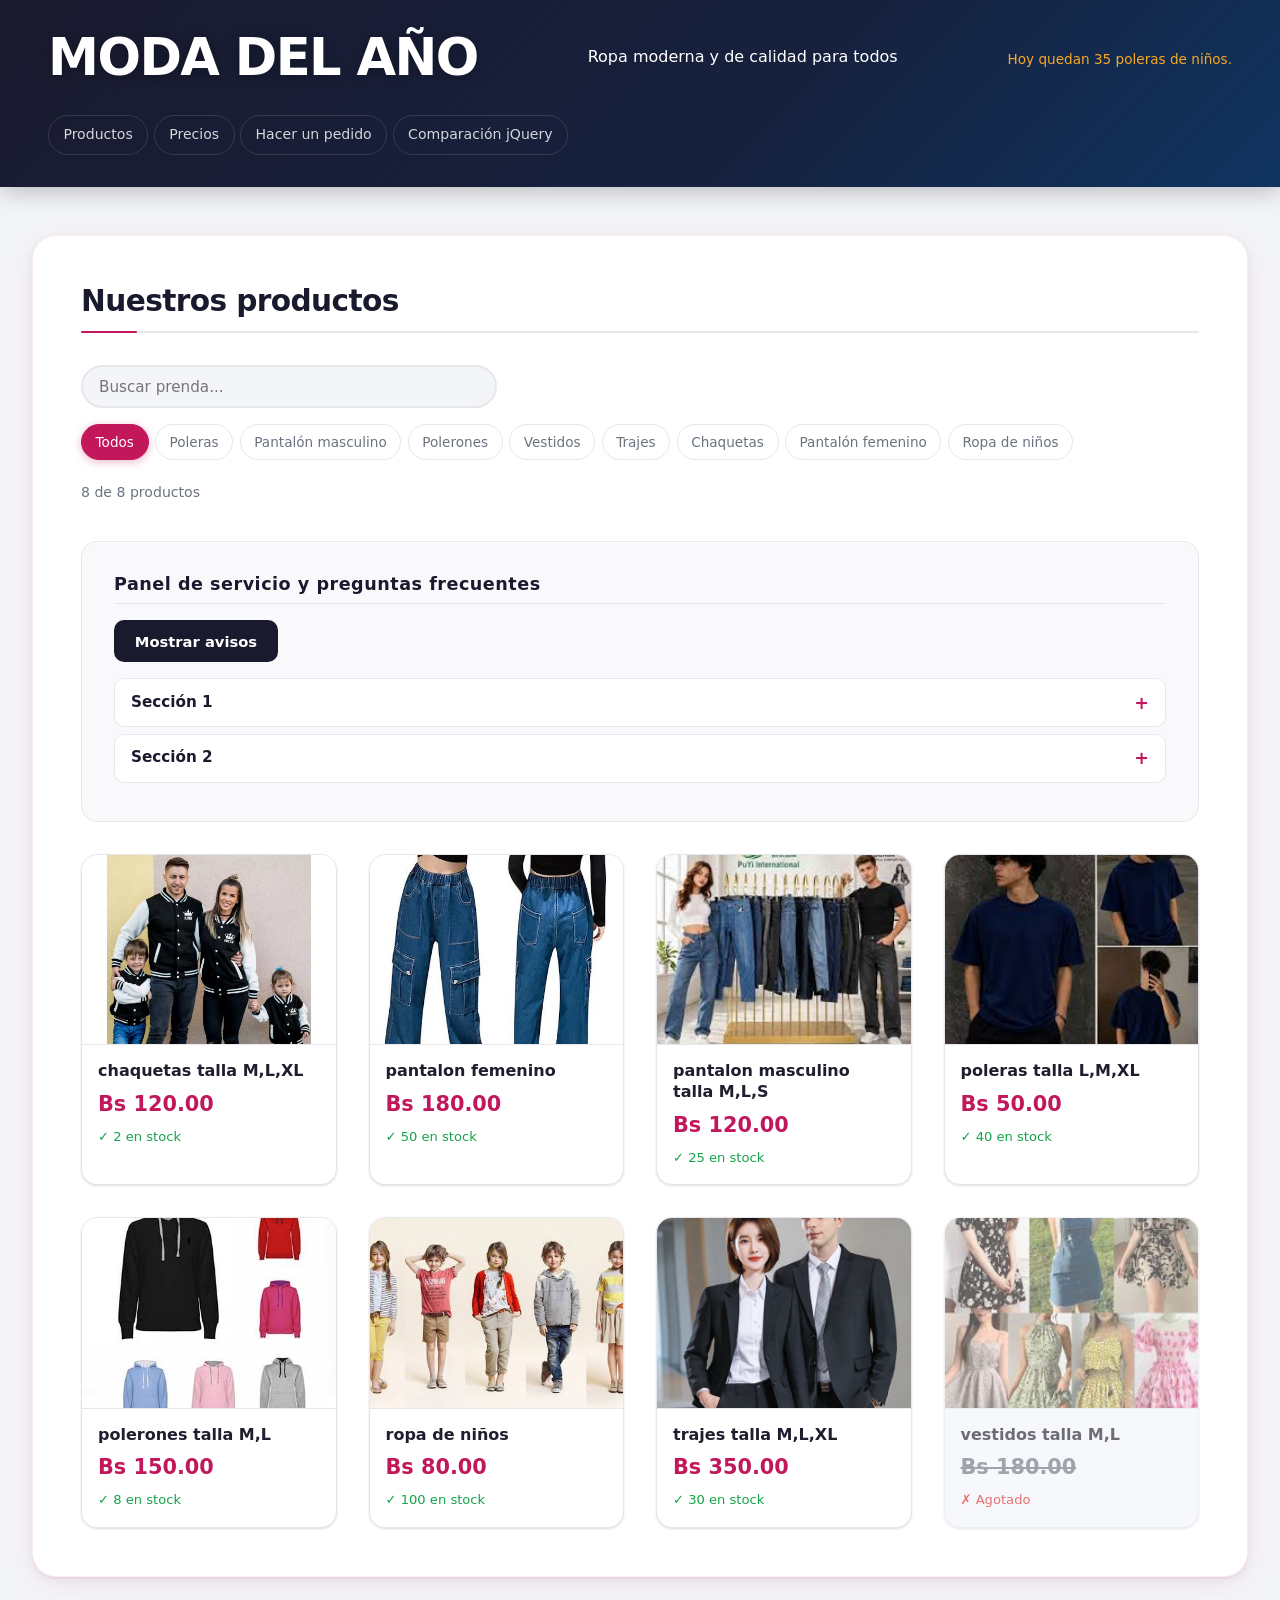
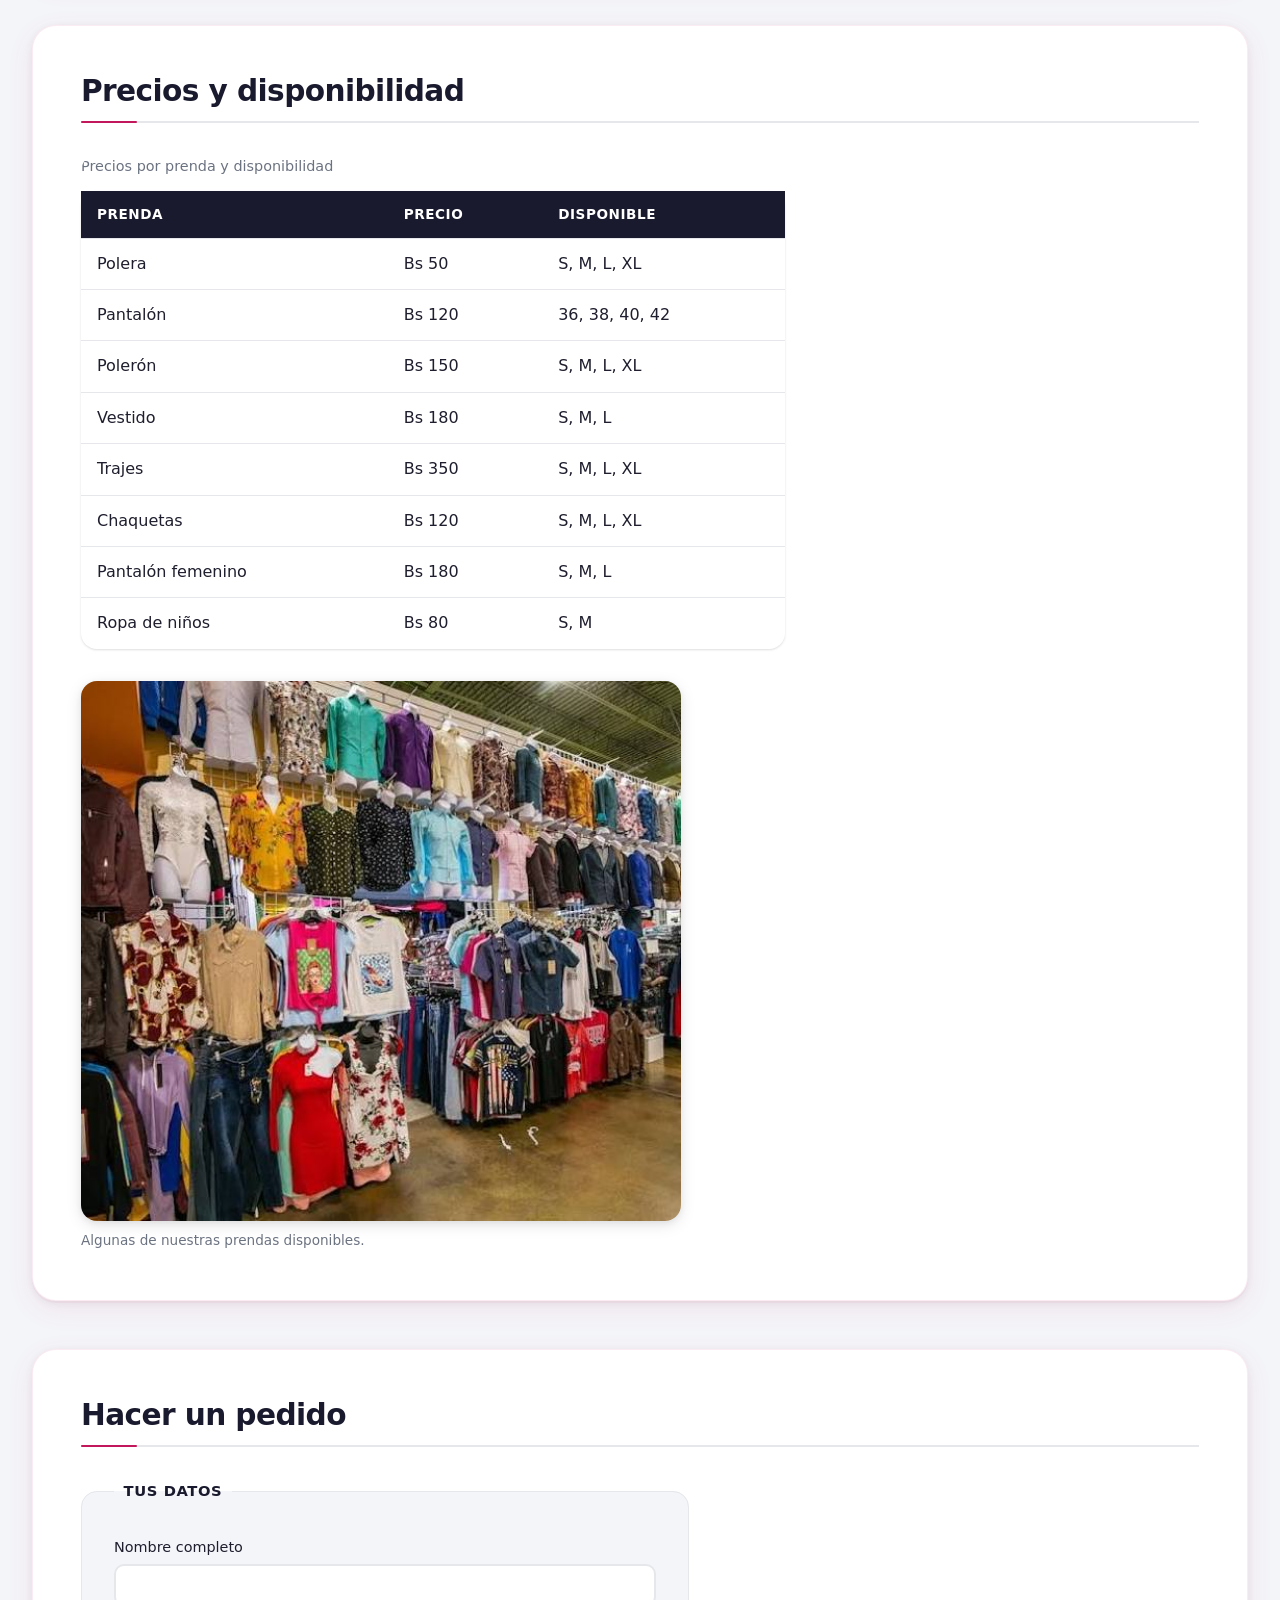
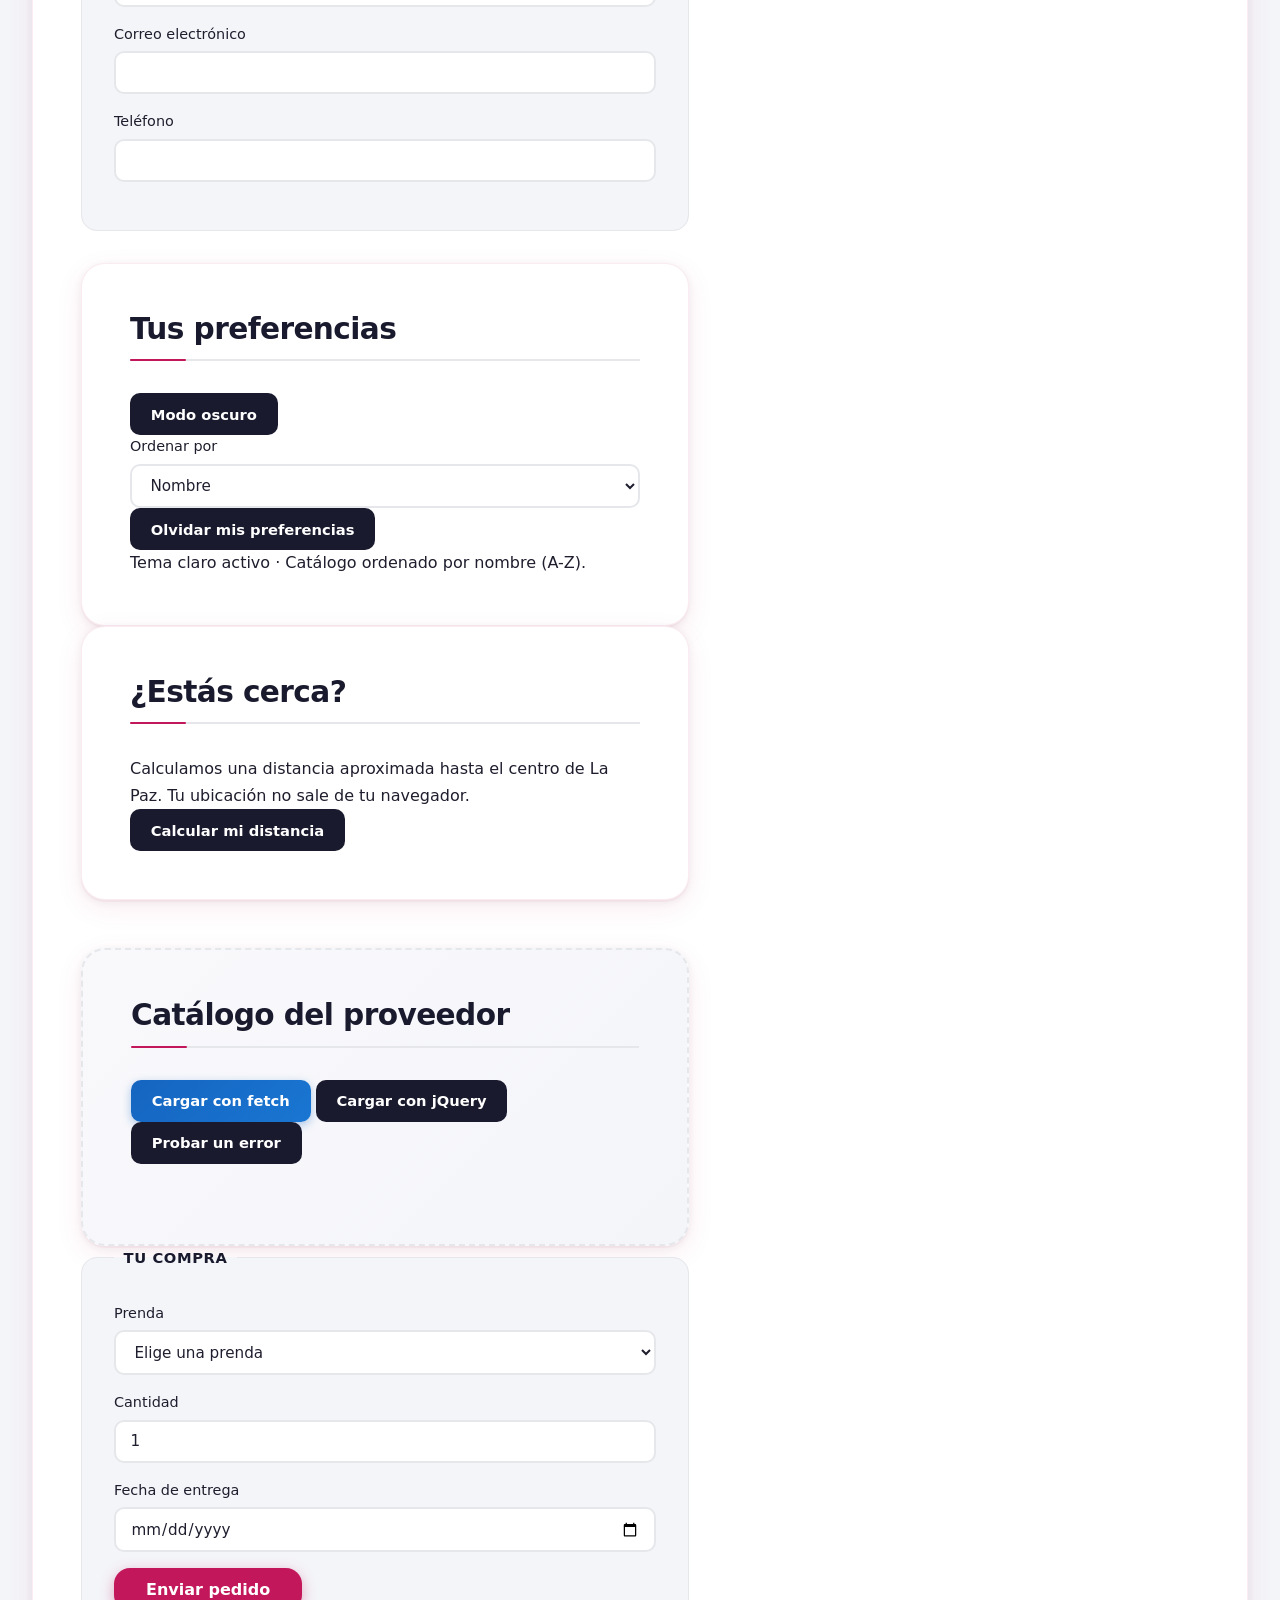
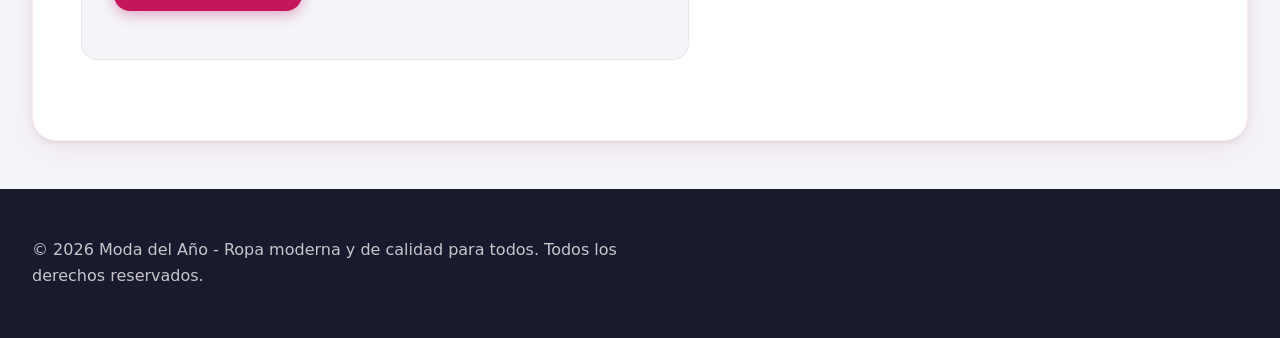
==== commit 983b9a41: "añadimos el wed server y geo localisacion" ====
--- a/index.html
+++ b/index.html
@@ -170,6 +170,33 @@
               title="Ingresa un número de teléfono de 7 u 8 dígitos">
           </p>
         </fieldset>
+        <!-- ── ZONA DEL DÍA 13: LA PÁGINA RECUERDA ──────────────────────── -->
+        <section id="preferencias">
+          <h2>Tus preferencias</h2>
+
+          <button type="button" id="tema-toggle" aria-pressed="false">Modo oscuro</button>
+
+          <label for="orden">Ordenar por</label>
+          <select id="orden">
+            <option value="nombre">Nombre</option>
+            <option value="precio-asc">Menor precio</option>
+            <option value="precio-desc">Mayor precio</option>
+            <option value="stock">Mayor disponibilidad</option>
+          </select>
+
+          <button type="button" id="olvidar">Olvidar mis preferencias</button>
+
+          <p id="estado-prefs" role="status" aria-live="polite"></p>
+        </section>
+
+        <!-- ── ZONA DEL DÍA 13: DÓNDE ESTÁ EL USUARIO ───────────────────── -->
+        <section id="ubicacion">
+          <h2>¿Estás cerca?</h2>
+          <p>Calculamos una distancia aproximada hasta el centro de La Paz. Tu ubicación no sale de tu navegador.</p>
+
+          <button type="button" id="ubicarme">Calcular mi distancia</button>
+          <p id="estado-ubicacion" role="status" aria-live="polite"></p>
+        </section>
 
         <section id="remoto">
           <h2>Catálogo del proveedor</h2>
@@ -234,7 +261,7 @@
   <script src="datos.js"></script>
   <script src="render.js"></script>
   <script src="eventos.js"></script>
-
+  <script src="preferencias.js"></script>
   <script src="jquery-panel.js"></script>
   <script src="remoto.js"></script>
 </body>
--- a/estilos.css
+++ b/estilos.css
@@ -46,6 +46,19 @@
 
   /* Transiciones */
   --trans: 0.25s cubic-bezier(0.4, 0, 0.2, 1);
+}
+
+body.tema-oscuro {
+  --color-principal: #f3f4f6;
+  --color-fondo: #17191f;
+  --color-superficie: #22252d;
+  --color-superficie2: #2b2f39;
+  --color-texto: #f3f4f6;
+  --color-texto-suave: #b6bcc8;
+  --borde: #3c414d;
+  --sombra-sm: 0 1px 3px rgba(0, 0, 0, 0.24);
+  --sombra: 0 4px 16px rgba(0, 0, 0, 0.28);
+  --sombra-lg: 0 10px 40px rgba(0, 0, 0, 0.36);
 }
 
 /* ── 3. BASE ──────────────────────────────────────────────────────────────── */
@@ -370,8 +383,8 @@
 
 /* ── 13. PANEL (acordeón y avisos) ───────────────────────────────────────── */
 #panel {
-  background: #f8f8fc;
-  border: 1px solid #e8e8f0;
+  background: var(--color-superficie2);
+  border: 1px solid var(--borde);
   border-radius: var(--radio-lg);
   padding: var(--espacio-lg);
   margin-bottom: var(--espacio-lg);
@@ -392,7 +405,7 @@
   border-radius: var(--radio);
   margin-bottom: 0.4rem;
   overflow: hidden;
-  background: #fff;
+  background: var(--color-superficie);
 }
 
 #acordeon .titulo {
@@ -447,7 +460,7 @@
 }
 
 #avisos li {
-  background: #fff;
+  background: var(--color-superficie);
   border-left: 3px solid var(--color-acento);
   padding: 0.55rem 0.9rem;
   margin-bottom: 0.4rem;
@@ -585,7 +598,7 @@
   width: 100%;
   border: 2px solid var(--borde);
   border-radius: var(--radio);
-  background: #fff;
+  background: var(--color-superficie);
   color: var(--color-texto);
   transition: border-color var(--trans), box-shadow var(--trans);
   outline: none;
@@ -619,9 +632,10 @@
 }
 
 /* ── 17. SECCIÓN REMOTA ───────────────────────────────────────────────────── */
-.seccion-remota {
-  background: linear-gradient(135deg, #fafafa 0%, #f0f0f8 100%);
-  border: 2px dashed #d1d5db;
+.seccion-remota,
+#remoto {
+  background: linear-gradient(135deg, var(--color-superficie2), var(--color-fondo));
+  border: 2px dashed var(--borde);
   border-radius: var(--radio-xl);
   padding: var(--espacio-xl);
   margin-top: var(--espacio-xl);
@@ -932,4 +946,43 @@
 
   h1 { font-size: 1.8rem; }
   h2 { font-size: 1.3rem; }
+
+.tema-oscuro {
+  --color-principal:  #7fb3e0;
+  --color-acento:     #e88a5c;
+  --color-texto:      #e6edf3;
+  --color-suave:      #9aa8b4;
+  --color-fondo:      #16202a;
+  --color-superficie: #1e2b38;
+  --borde:            #33465a;
+}
+
+/* El texto blanco de botones y encabezados de tabla no se lee sobre el azul
+   claro del tema oscuro: ahí se escribe con el color del fondo. */
+body { transition: background-color .25s, color .25s; }
+.tema-oscuro button, .tema-oscuro th { color: var(--color-fondo); }
+.tema-oscuro #filtros button.activo { color: var(--color-fondo); }
+
+/* El error tiene su propio color de fondo fijo, que sobre oscuro no se lee.
+   Es el tipo de detalle que solo aparece al probar el tema de verdad. */
+.tema-oscuro .error {
+  background: #3a1d14;
+  color: #f0b9a4;
+}
+
+#preferencias, #ubicacion { margin-top: var(--espacio-lg); }
+#preferencias button, #ubicacion button { margin-right: 0.5rem; }
+#preferencias label { display: inline; margin-right: 0.4rem; }
+#preferencias select { width: auto; display: inline-block; }
+
+/* aria-pressed es el atributo correcto para un botón que alterna un estado.
+   Igual que en el acordeón: el estilo se genera del atributo, así no se
+   pueden desincronizar. */
+#tema-toggle[aria-pressed="true"] {
+  background: var(--color-acento);
+}
+
+@media (prefers-reduced-motion: reduce) {
+  body { transition: none; }
+}
 }
